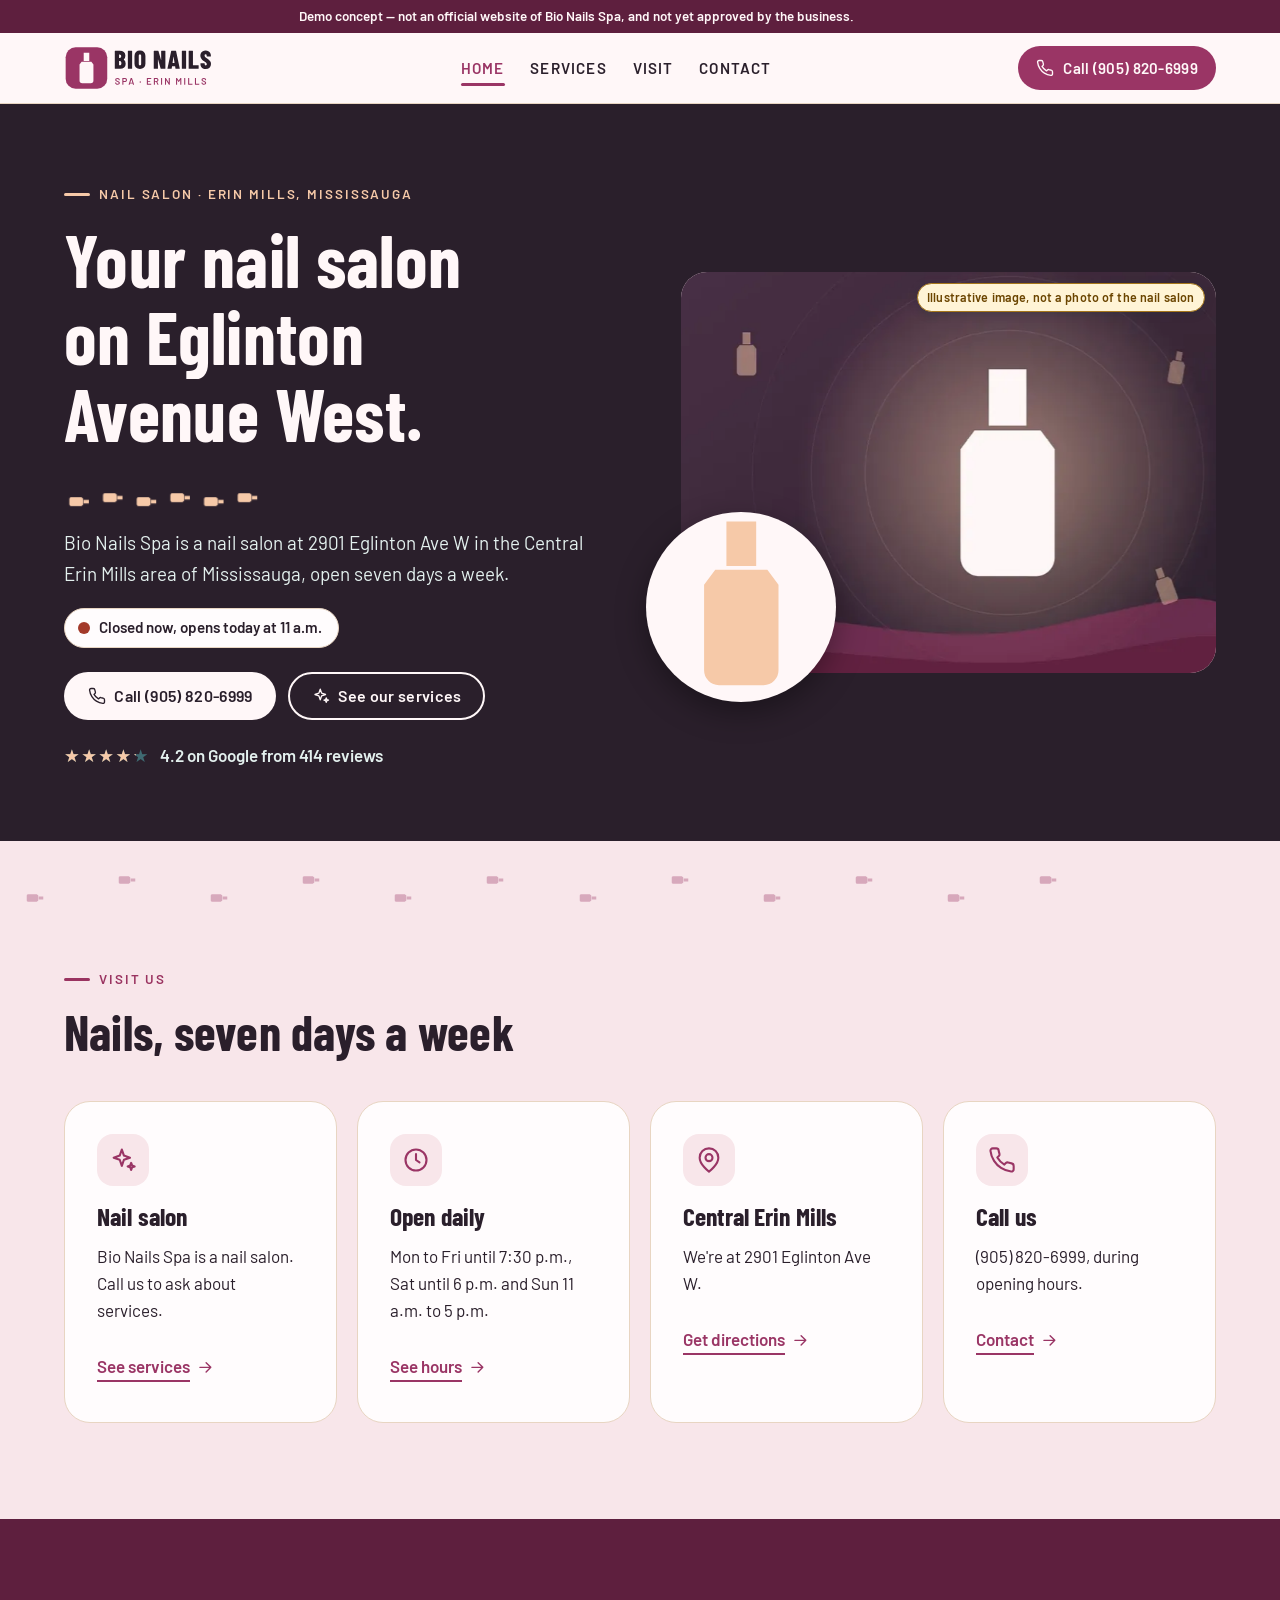
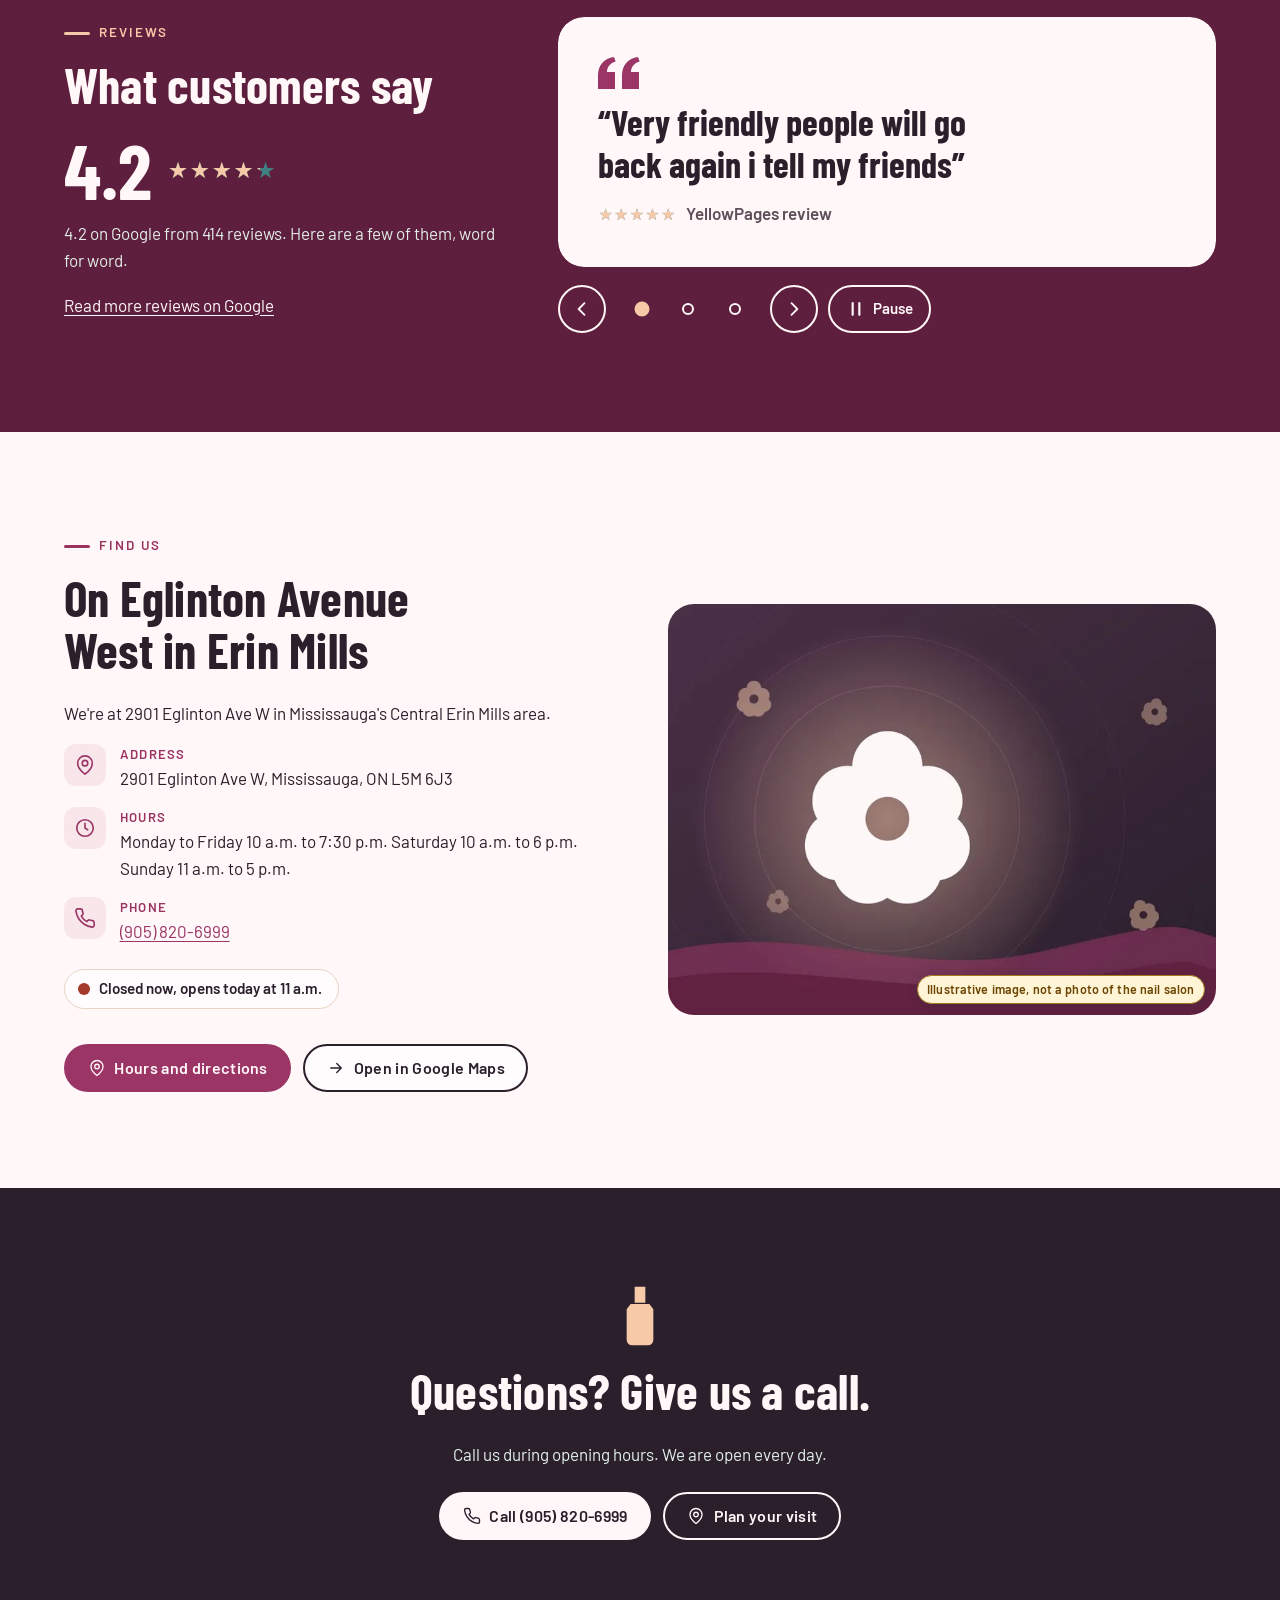
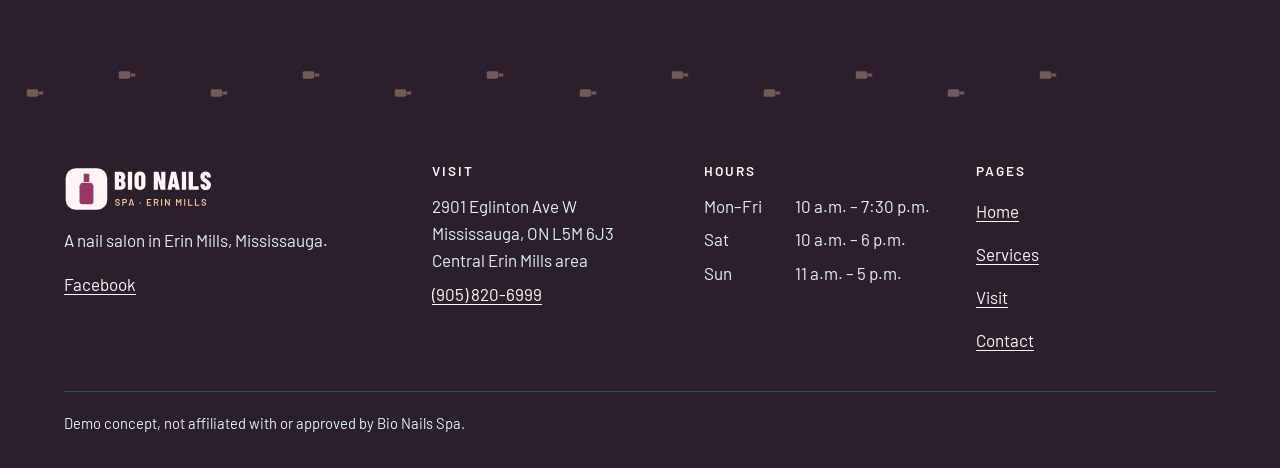
==== index.html @ fdd47b83 "Publish the static site and GitHub Pages workflow. Place the built site at the repository root and d" ====
<!DOCTYPE html>
<html lang="en-CA">
<head>
  <meta charset="utf-8">
  <meta name="viewport" content="width=device-width, initial-scale=1, viewport-fit=cover">
  <script>document.documentElement.classList.add("js")</script>
  <title>Bio Nails Spa | Nail Salon in Erin Mills, Mississauga (demo concept)</title>
  <meta name="description" content="Demo concept website for Bio Nails Spa, a nail salon in Mississauga — not the official site. A nail salon on Eglinton Ave W.">
  <meta property="og:type" content="website">
  <meta property="og:site_name" content="Bio Nails Spa (demo concept)">
  <meta property="og:locale" content="en_CA">
  <meta property="og:title" content="Bio Nails Spa | Nail Salon in Erin Mills, Mississauga (demo concept)">
  <meta property="og:description" content="Demo concept website for Bio Nails Spa, a nail salon in Mississauga — not the official site. A nail salon on Eglinton Ave W.">
  <meta property="og:url" content="https://mikelagumbay22.github.io/bio-nails-spa-demo/">
  <meta property="og:image" content="https://mikelagumbay22.github.io/bio-nails-spa-demo/img/og-image.jpg">
  <meta property="og:image:type" content="image/jpeg">
  <meta property="og:image:width" content="1200">
  <meta property="og:image:height" content="630">
  <meta property="og:image:alt" content="Demo concept, not the official site. Illustration of a nail polish bottle on a rose background (illustrative image, not a photo of the nail salon)">
  <meta name="twitter:card" content="summary_large_image">
  <meta name="twitter:title" content="Bio Nails Spa | Nail Salon in Erin Mills, Mississauga (demo concept)">
  <meta name="twitter:description" content="Demo concept website for Bio Nails Spa, a nail salon in Mississauga — not the official site. A nail salon on Eglinton Ave W.">
  <meta name="twitter:image" content="https://mikelagumbay22.github.io/bio-nails-spa-demo/img/og-image.jpg">
  <meta name="twitter:image:alt" content="Demo concept, not the official site. Illustration of a nail polish bottle on a rose background (illustrative image, not a photo of the nail salon)">
  <meta name="robots" content="noindex, nofollow">
  <meta name="theme-color" content="#2A1F2B">
  <link rel="preload" href="fonts/barlowcondensed-700-latin.woff2" as="font" type="font/woff2" crossorigin>
  <link rel="preload" href="fonts/barlow-400-latin.woff2" as="font" type="font/woff2" crossorigin>
  <link rel="preload" href="fonts/barlow-600-latin.woff2" as="font" type="font/woff2" crossorigin>
  <link rel="stylesheet" href="css/site.css?v=d518612e">
  <link rel="icon" href="img/favicon.ico" sizes="any">
  <link rel="icon" type="image/png" sizes="512x512" href="img/favicon-512.png">
  <link rel="apple-touch-icon" href="img/apple-touch-icon.png">
  <script type="application/ld+json">{"@context": "https://schema.org", "@type": "NailSalon", "name": "Bio Nails Spa", "telephone": "+1-905-820-6999", "address": {"@type": "PostalAddress", "streetAddress": "2901 Eglinton Ave W", "addressLocality": "Mississauga", "addressRegion": "ON", "postalCode": "L5M 6J3", "addressCountry": "CA"}, "openingHoursSpecification": [{"@type": "OpeningHoursSpecification", "dayOfWeek": ["Monday", "Tuesday", "Wednesday", "Thursday", "Friday"], "opens": "10:00", "closes": "19:30"}, {"@type": "OpeningHoursSpecification", "dayOfWeek": ["Saturday"], "opens": "10:00", "closes": "18:00"}, {"@type": "OpeningHoursSpecification", "dayOfWeek": ["Sunday"], "opens": "11:00", "closes": "17:00"}], "image": "https://mikelagumbay22.github.io/bio-nails-spa-demo/img/logo.png"}</script>
</head>
<body class="page-home" data-hours='[{"day": "Monday", "display": "10 a.m. – 7:30 p.m.", "closed": false, "opens": "10:00", "closes": "19:30"}, {"day": "Tuesday", "display": "10 a.m. – 7:30 p.m.", "closed": false, "opens": "10:00", "closes": "19:30"}, {"day": "Wednesday", "display": "10 a.m. – 7:30 p.m.", "closed": false, "opens": "10:00", "closes": "19:30"}, {"day": "Thursday", "display": "10 a.m. – 7:30 p.m.", "closed": false, "opens": "10:00", "closes": "19:30"}, {"day": "Friday", "display": "10 a.m. – 7:30 p.m.", "closed": false, "opens": "10:00", "closes": "19:30"}, {"day": "Saturday", "display": "10 a.m. – 6 p.m.", "closed": false, "opens": "10:00", "closes": "18:00"}, {"day": "Sunday", "display": "11 a.m. – 5 p.m.", "closed": false, "opens": "11:00", "closes": "17:00"}]'>
<aside class="demo-banner" aria-label="Demo notice">
  <p class="container">Demo concept — not an official website of Bio Nails Spa, and not yet approved by the business.</p>
</aside>
<a class="skip-link" href="#main">Skip to content</a>
<header class="site-header">
  <div class="container header-inner">
    <a class="brand" href="index.html" aria-current="page">
      <img src="img/logo.svg" alt="Bio Nails Spa, home" width="180" height="60">
    </a>
    <nav class="site-nav desktop-nav" aria-label="Main">
      <ul>
        <li><a href="index.html" aria-current="page">Home</a></li>
        <li><a href="services.html">Services</a></li>
        <li><a href="visit.html">Visit</a></li>
        <li><a href="contact.html">Contact</a></li>
      </ul>
    </nav>
    <div class="header-actions">
      <a class="btn btn--primary btn--sm header-cta" href="tel:+19058206999"><svg viewBox="0 0 24 24" fill="none" stroke="currentColor" stroke-width="1.8" stroke-linecap="round" stroke-linejoin="round" aria-hidden="true" focusable="false"><path d="M22 16.9v3a2 2 0 0 1-2.2 2 19.8 19.8 0 0 1-8.6-3.1 19.5 19.5 0 0 1-6-6A19.8 19.8 0 0 1 2.1 4.2 2 2 0 0 1 4.1 2h3a2 2 0 0 1 2 1.7c.1 1 .4 1.9.7 2.8a2 2 0 0 1-.5 2.1L8 9.9a16 16 0 0 0 6 6l1.3-1.3a2 2 0 0 1 2.1-.4c.9.3 1.8.6 2.8.7a2 2 0 0 1 1.7 2z"/></svg>Call (905) 820-6999</a>
      <button type="button" class="menu-toggle" id="menu-toggle" aria-controls="mobile-nav" aria-expanded="false">
        <span class="burger" aria-hidden="true"><span></span><span></span><span></span></span>
        <span class="menu-toggle__label">Menu</span>
      </button>
    </div>
  </div>
  <div class="mobile-nav" id="mobile-nav" hidden>
    <nav aria-label="Mobile">
      <ul>
        <li style="--i:0"><a href="index.html" aria-current="page">Home</a></li>
        <li style="--i:1"><a href="services.html">Services</a></li>
        <li style="--i:2"><a href="visit.html">Visit</a></li>
        <li style="--i:3"><a href="contact.html">Contact</a></li>
        <li style="--i:4"><a class="mobile-nav__cta" href="tel:+19058206999"><svg viewBox="0 0 24 24" fill="none" stroke="currentColor" stroke-width="1.8" stroke-linecap="round" stroke-linejoin="round" aria-hidden="true" focusable="false"><path d="M22 16.9v3a2 2 0 0 1-2.2 2 19.8 19.8 0 0 1-8.6-3.1 19.5 19.5 0 0 1-6-6A19.8 19.8 0 0 1 2.1 4.2 2 2 0 0 1 4.1 2h3a2 2 0 0 1 2 1.7c.1 1 .4 1.9.7 2.8a2 2 0 0 1-.5 2.1L8 9.9a16 16 0 0 0 6 6l1.3-1.3a2 2 0 0 1 2.1-.4c.9.3 1.8.6 2.8.7a2 2 0 0 1 1.7 2z"/></svg>Call (905) 820-6999</a></li>
      </ul>
    </nav>
  </div>
</header>
<main id="main">

<section class="hero on-dark" aria-labelledby="hero-title">
  <div class="container hero__grid">
    <div class="hero__copy">
      <p class="eyebrow">Nail salon · Erin Mills, Mississauga</p>
      <h1 id="hero-title" class="split-h"><span class="sw"><span style="--i:0">Your</span></span> <span class="sw"><span style="--i:1">nail</span></span> <span class="sw"><span style="--i:2">salon</span></span> <span class="sw"><span style="--i:3">on</span></span> <span class="sw"><span style="--i:4">Eglinton</span></span> <span class="sw"><span style="--i:5">Avenue</span></span> <span class="sw"><span style="--i:6">West.</span></span> </h1>
      <svg class="headline-paws" viewBox="0 0 210 26" aria-hidden="true" focusable="false"><g transform="translate(4 4) rotate(90 11 11) scale(.9)"><g class="hp" style="--i:0" fill="currentColor"><path d="M10 1h4v6h-4zM8.5 7.5h7l1.5 2V21a2 2 0 0 1-2 2H9a2 2 0 0 1-2-2V9.5z"/></g></g><g transform="translate(38 0) rotate(90 11 11) scale(.9)"><g class="hp" style="--i:1" fill="currentColor"><path d="M10 1h4v6h-4zM8.5 7.5h7l1.5 2V21a2 2 0 0 1-2 2H9a2 2 0 0 1-2-2V9.5z"/></g></g><g transform="translate(72 4) rotate(90 11 11) scale(.9)"><g class="hp" style="--i:2" fill="currentColor"><path d="M10 1h4v6h-4zM8.5 7.5h7l1.5 2V21a2 2 0 0 1-2 2H9a2 2 0 0 1-2-2V9.5z"/></g></g><g transform="translate(106 0) rotate(90 11 11) scale(.9)"><g class="hp" style="--i:3" fill="currentColor"><path d="M10 1h4v6h-4zM8.5 7.5h7l1.5 2V21a2 2 0 0 1-2 2H9a2 2 0 0 1-2-2V9.5z"/></g></g><g transform="translate(140 4) rotate(90 11 11) scale(.9)"><g class="hp" style="--i:4" fill="currentColor"><path d="M10 1h4v6h-4zM8.5 7.5h7l1.5 2V21a2 2 0 0 1-2 2H9a2 2 0 0 1-2-2V9.5z"/></g></g><g transform="translate(174 0) rotate(90 11 11) scale(.9)"><g class="hp" style="--i:5" fill="currentColor"><path d="M10 1h4v6h-4zM8.5 7.5h7l1.5 2V21a2 2 0 0 1-2 2H9a2 2 0 0 1-2-2V9.5z"/></g></g>
</svg>
      <p class="lead">Bio Nails Spa is a nail salon at 2901 Eglinton Ave W in the Central Erin Mills area of Mississauga, open seven days a week.</p>
      <p class="status hero__status" data-status data-state="neutral"><span class="status__dot" aria-hidden="true"></span><span class="status__text">Open every day: Mon–Sat from 10 a.m., Sun from 11 a.m.</span></p>
      <div class="btn-row">
        <a class="btn btn--light" href="tel:+19058206999"><svg viewBox="0 0 24 24" fill="none" stroke="currentColor" stroke-width="1.8" stroke-linecap="round" stroke-linejoin="round" aria-hidden="true" focusable="false"><path d="M22 16.9v3a2 2 0 0 1-2.2 2 19.8 19.8 0 0 1-8.6-3.1 19.5 19.5 0 0 1-6-6A19.8 19.8 0 0 1 2.1 4.2 2 2 0 0 1 4.1 2h3a2 2 0 0 1 2 1.7c.1 1 .4 1.9.7 2.8a2 2 0 0 1-.5 2.1L8 9.9a16 16 0 0 0 6 6l1.3-1.3a2 2 0 0 1 2.1-.4c.9.3 1.8.6 2.8.7a2 2 0 0 1 1.7 2z"/></svg>Call (905) 820-6999</a>
        <a class="btn btn--outline-light" href="services.html"><svg viewBox="0 0 24 24" fill="none" stroke="currentColor" stroke-width="1.8" stroke-linecap="round" stroke-linejoin="round" aria-hidden="true" focusable="false"><path d="M11 3l1.8 5.2L18 10l-5.2 1.8L11 17l-1.8-5.2L4 10l5.2-1.8z"/><path d="M19 14.5l.8 2.2 2.2.8-2.2.8L19 20.5l-.8-2.2-2.2-.8 2.2-.8z"/></svg>See our services</a>
      </div>
      <p class="rating-line"><span class="stars" role="img" aria-label="4.2 out of 5 stars" style="--fill: 84.0%"><span class="stars__base" aria-hidden="true">★★★★★</span><span class="stars__fill" aria-hidden="true">★★★★★</span></span><span>4.2 on Google from 414 reviews</span></p>
    </div>
    <div class="hero__art">
      <div class="media media--hero" data-parallax><span class="ph-badge image-badge">Illustrative image, not a photo of the nail salon</span>
  <img src="img/hero-800.webp" srcset="img/hero-480.webp 480w, img/hero-800.webp 800w, img/hero-1200.webp 1200w" sizes="(min-width: 900px) 560px, 92vw" width="1200" height="900" alt="Illustration of a nail polish bottle on a rose background" fetchpriority="high" decoding="async">
</div>
      <div class="pup-badge"><div class="pup motif" aria-hidden="true"><svg class="motif__icon" viewBox="0 0 24 24" fill="currentColor" focusable="false"><path d="M10 1h4v6h-4zM8.5 7.5h7l1.5 2V21a2 2 0 0 1-2 2H9a2 2 0 0 1-2-2V9.5z"/></svg><span class="pup__bubble" style="left:10%;top:20%;width:12%;--i:0"></span><span class="pup__bubble" style="left:78%;top:14%;width:9%;--i:1"></span><span class="pup__bubble" style="left:84%;top:60%;width:11%;--i:2"></span></div></div>
    </div>
  </div>
</section>
<div class="trail trail--alt" aria-hidden="true" data-trail>
  <div class="trail__prints">
    <svg class="trail__print" style="left:2.0%;--i:0" viewBox="0 0 24 24" fill="currentColor" focusable="false"><path d="M10 1h4v6h-4zM8.5 7.5h7l1.5 2V21a2 2 0 0 1-2 2H9a2 2 0 0 1-2-2V9.5z"/></svg>
    <svg class="trail__print is-up" style="left:9.2%;--i:1" viewBox="0 0 24 24" fill="currentColor" focusable="false"><path d="M10 1h4v6h-4zM8.5 7.5h7l1.5 2V21a2 2 0 0 1-2 2H9a2 2 0 0 1-2-2V9.5z"/></svg>
    <svg class="trail__print" style="left:16.4%;--i:2" viewBox="0 0 24 24" fill="currentColor" focusable="false"><path d="M10 1h4v6h-4zM8.5 7.5h7l1.5 2V21a2 2 0 0 1-2 2H9a2 2 0 0 1-2-2V9.5z"/></svg>
    <svg class="trail__print is-up" style="left:23.6%;--i:3" viewBox="0 0 24 24" fill="currentColor" focusable="false"><path d="M10 1h4v6h-4zM8.5 7.5h7l1.5 2V21a2 2 0 0 1-2 2H9a2 2 0 0 1-2-2V9.5z"/></svg>
    <svg class="trail__print" style="left:30.8%;--i:4" viewBox="0 0 24 24" fill="currentColor" focusable="false"><path d="M10 1h4v6h-4zM8.5 7.5h7l1.5 2V21a2 2 0 0 1-2 2H9a2 2 0 0 1-2-2V9.5z"/></svg>
    <svg class="trail__print is-up" style="left:38.0%;--i:5" viewBox="0 0 24 24" fill="currentColor" focusable="false"><path d="M10 1h4v6h-4zM8.5 7.5h7l1.5 2V21a2 2 0 0 1-2 2H9a2 2 0 0 1-2-2V9.5z"/></svg>
    <svg class="trail__print" style="left:45.2%;--i:6" viewBox="0 0 24 24" fill="currentColor" focusable="false"><path d="M10 1h4v6h-4zM8.5 7.5h7l1.5 2V21a2 2 0 0 1-2 2H9a2 2 0 0 1-2-2V9.5z"/></svg>
    <svg class="trail__print is-up" style="left:52.4%;--i:7" viewBox="0 0 24 24" fill="currentColor" focusable="false"><path d="M10 1h4v6h-4zM8.5 7.5h7l1.5 2V21a2 2 0 0 1-2 2H9a2 2 0 0 1-2-2V9.5z"/></svg>
    <svg class="trail__print" style="left:59.6%;--i:8" viewBox="0 0 24 24" fill="currentColor" focusable="false"><path d="M10 1h4v6h-4zM8.5 7.5h7l1.5 2V21a2 2 0 0 1-2 2H9a2 2 0 0 1-2-2V9.5z"/></svg>
    <svg class="trail__print is-up" style="left:66.8%;--i:9" viewBox="0 0 24 24" fill="currentColor" focusable="false"><path d="M10 1h4v6h-4zM8.5 7.5h7l1.5 2V21a2 2 0 0 1-2 2H9a2 2 0 0 1-2-2V9.5z"/></svg>
    <svg class="trail__print" style="left:74.0%;--i:10" viewBox="0 0 24 24" fill="currentColor" focusable="false"><path d="M10 1h4v6h-4zM8.5 7.5h7l1.5 2V21a2 2 0 0 1-2 2H9a2 2 0 0 1-2-2V9.5z"/></svg>
    <svg class="trail__print is-up" style="left:81.2%;--i:11" viewBox="0 0 24 24" fill="currentColor" focusable="false"><path d="M10 1h4v6h-4zM8.5 7.5h7l1.5 2V21a2 2 0 0 1-2 2H9a2 2 0 0 1-2-2V9.5z"/></svg>
  </div>
  <div class="container" style="position:relative;height:100%;container-type:inline-size">
  </div>
</div>

<section class="section section--alt" aria-labelledby="cards-title" style="padding-top:clamp(1.5rem,4vw,2.5rem)">
  <div class="container">
    <div class="section-head reveal">
      <p class="eyebrow">Visit us</p>
      <h2 id="cards-title">Nails, seven days a week</h2>
    </div>
    <ul class="card-grid card-grid--4">
      <li class="card tilt reveal" style="--d: 0.0s" data-tilt>
        <span class="icon-chip"><svg viewBox="0 0 24 24" fill="none" stroke="currentColor" stroke-width="1.8" stroke-linecap="round" stroke-linejoin="round" aria-hidden="true" focusable="false"><path d="M11 3l1.8 5.2L18 10l-5.2 1.8L11 17l-1.8-5.2L4 10l5.2-1.8z"/><path d="M19 14.5l.8 2.2 2.2.8-2.2.8L19 20.5l-.8-2.2-2.2-.8 2.2-.8z"/></svg></span>
        <h3>Nail salon</h3>
        <p>Bio Nails Spa is a nail salon. Call us to ask about services.</p>
        <a class="text-link" href="services.html"><span>See services</span><svg viewBox="0 0 24 24" fill="none" stroke="currentColor" stroke-width="1.8" stroke-linecap="round" stroke-linejoin="round" aria-hidden="true" focusable="false"><path d="M5 12h14M13 6l6 6-6 6"/></svg></a>
      </li>
      <li class="card tilt reveal" style="--d: 0.1s" data-tilt>
        <span class="icon-chip"><svg viewBox="0 0 24 24" fill="none" stroke="currentColor" stroke-width="1.8" stroke-linecap="round" stroke-linejoin="round" aria-hidden="true" focusable="false"><circle cx="12" cy="12" r="9"/><path d="M12 7v5l3 2"/></svg></span>
        <h3>Open daily</h3>
        <p>Mon to Fri until 7:30 p.m., Sat until 6 p.m. and Sun 11 a.m. to 5 p.m.</p>
        <a class="text-link" href="visit.html"><span>See hours</span><svg viewBox="0 0 24 24" fill="none" stroke="currentColor" stroke-width="1.8" stroke-linecap="round" stroke-linejoin="round" aria-hidden="true" focusable="false"><path d="M5 12h14M13 6l6 6-6 6"/></svg></a>
      </li>
      <li class="card tilt reveal" style="--d: 0.2s" data-tilt>
        <span class="icon-chip"><svg viewBox="0 0 24 24" fill="none" stroke="currentColor" stroke-width="1.8" stroke-linecap="round" stroke-linejoin="round" aria-hidden="true" focusable="false"><path d="M20 10c0 6-8 12-8 12S4 16 4 10a8 8 0 0 1 16 0z"/><circle cx="12" cy="10" r="3"/></svg></span>
        <h3>Central Erin Mills</h3>
        <p>We&#39;re at 2901 Eglinton Ave W.</p>
        <a class="text-link" href="visit.html"><span>Get directions</span><svg viewBox="0 0 24 24" fill="none" stroke="currentColor" stroke-width="1.8" stroke-linecap="round" stroke-linejoin="round" aria-hidden="true" focusable="false"><path d="M5 12h14M13 6l6 6-6 6"/></svg></a>
      </li>
      <li class="card tilt reveal" style="--d: 0.30000000000000004s" data-tilt>
        <span class="icon-chip"><svg viewBox="0 0 24 24" fill="none" stroke="currentColor" stroke-width="1.8" stroke-linecap="round" stroke-linejoin="round" aria-hidden="true" focusable="false"><path d="M22 16.9v3a2 2 0 0 1-2.2 2 19.8 19.8 0 0 1-8.6-3.1 19.5 19.5 0 0 1-6-6A19.8 19.8 0 0 1 2.1 4.2 2 2 0 0 1 4.1 2h3a2 2 0 0 1 2 1.7c.1 1 .4 1.9.7 2.8a2 2 0 0 1-.5 2.1L8 9.9a16 16 0 0 0 6 6l1.3-1.3a2 2 0 0 1 2.1-.4c.9.3 1.8.6 2.8.7a2 2 0 0 1 1.7 2z"/></svg></span>
        <h3>Call us</h3>
        <p>(905) 820-6999, during opening hours.</p>
        <a class="text-link" href="contact.html"><span>Contact</span><svg viewBox="0 0 24 24" fill="none" stroke="currentColor" stroke-width="1.8" stroke-linecap="round" stroke-linejoin="round" aria-hidden="true" focusable="false"><path d="M5 12h14M13 6l6 6-6 6"/></svg></a>
      </li>
    </ul>
  </div>
</section>
<section class="section reviews on-dark" id="reviews" aria-labelledby="reviews-title">
  <div class="container reviews__grid">
    <div class="reveal reveal-l">
      <p class="eyebrow">Reviews</p>
      <h2 id="reviews-title">What customers say</h2>
      <div class="score"><span class="score__num">4.2</span><span class="stars" role="img" aria-label="4.2 out of 5 stars on Google" style="--fill: 84.0%"><span class="stars__base" aria-hidden="true">★★★★★</span><span class="stars__fill" aria-hidden="true">★★★★★</span></span></div>
      <p class="muted-light">4.2 on Google from 414 reviews. Here are a few of them, word for word.</p>
      <p><a href="https://www.google.com/maps/search/?api=1&amp;query=Bio%20Nails%20Spa%2C%202901%20Eglinton%20Ave%20W%2C%20Mississauga%2C%20ON%20L5M%206J3" target="_blank" rel="noopener">Read more reviews on Google<span class="visually-hidden"> (opens in a new tab)</span></a></p>
    </div>
    <div class="carousel reveal reveal-r" data-carousel role="region" aria-roledescription="carousel" aria-label="Customer reviews">
      <div class="carousel__viewport" id="review-slides" aria-live="off">
        <div class="slide is-active" role="group" aria-roledescription="slide" aria-label="1 of 3" data-slide><figure>
          <svg class="quote-mark" viewBox="0 0 42 32" aria-hidden="true" focusable="false"><path fill="currentColor" d="M0 32V19C0 8 6 1.5 16 0l1.6 4.4C11.5 6.2 9 10.3 9 15h8v17zm24 0V19C24 8 30 1.5 40 0l1.6 4.4C35.5 6.2 33 10.3 33 15h8v17z"/></svg>
          <blockquote><p>“Very friendly people will go back again i tell my friends”</p></blockquote>
          <figcaption><span class="stars" role="img" aria-label="5 out of 5 stars" style="--fill: 100.0%"><span class="stars__base" aria-hidden="true">★★★★★</span><span class="stars__fill" aria-hidden="true">★★★★★</span></span><span>YellowPages review</span></figcaption>
        </figure></div>
        <div class="slide" role="group" aria-roledescription="slide" aria-label="2 of 3" data-slide><figure>
          <svg class="quote-mark" viewBox="0 0 42 32" aria-hidden="true" focusable="false"><path fill="currentColor" d="M0 32V19C0 8 6 1.5 16 0l1.6 4.4C11.5 6.2 9 10.3 9 15h8v17zm24 0V19C24 8 30 1.5 40 0l1.6 4.4C35.5 6.2 33 10.3 33 15h8v17z"/></svg>
          <blockquote><p>“Their prices are the cheapest for the best service and nails!”</p></blockquote>
          <figcaption><span class="stars" role="img" aria-label="5 out of 5 stars" style="--fill: 100.0%"><span class="stars__base" aria-hidden="true">★★★★★</span><span class="stars__fill" aria-hidden="true">★★★★★</span></span><span>Google review</span></figcaption>
        </figure></div>
        <div class="slide" role="group" aria-roledescription="slide" aria-label="3 of 3" data-slide><figure>
          <svg class="quote-mark" viewBox="0 0 42 32" aria-hidden="true" focusable="false"><path fill="currentColor" d="M0 32V19C0 8 6 1.5 16 0l1.6 4.4C11.5 6.2 9 10.3 9 15h8v17zm24 0V19C24 8 30 1.5 40 0l1.6 4.4C35.5 6.2 33 10.3 33 15h8v17z"/></svg>
          <blockquote><p>“Place is nice too, very clean, friendly staff and affordable prices!!”</p></blockquote>
          <figcaption><span class="stars" role="img" aria-label="5 out of 5 stars" style="--fill: 100.0%"><span class="stars__base" aria-hidden="true">★★★★★</span><span class="stars__fill" aria-hidden="true">★★★★★</span></span><span>Google review</span></figcaption>
        </figure></div>
      </div>
      <div class="carousel__controls">
        <button type="button" class="cbtn" data-prev aria-controls="review-slides"><svg viewBox="0 0 24 24" fill="none" stroke="currentColor" stroke-width="2.2" stroke-linecap="round" stroke-linejoin="round" aria-hidden="true" focusable="false"><path d="M15 5l-7 7 7 7"/></svg><span class="visually-hidden">Previous review</span></button>
        <div class="dots">
          <button type="button" class="dot" data-dot="0" aria-controls="review-slides" aria-current="true"><span></span><span class="visually-hidden">Show review 1</span></button>
          <button type="button" class="dot" data-dot="1" aria-controls="review-slides"><span></span><span class="visually-hidden">Show review 2</span></button>
          <button type="button" class="dot" data-dot="2" aria-controls="review-slides"><span></span><span class="visually-hidden">Show review 3</span></button>
        </div>
        <button type="button" class="cbtn" data-next aria-controls="review-slides"><svg viewBox="0 0 24 24" fill="none" stroke="currentColor" stroke-width="2.2" stroke-linecap="round" stroke-linejoin="round" aria-hidden="true" focusable="false"><path d="M9 5l7 7-7 7"/></svg><span class="visually-hidden">Next review</span></button>
        <button type="button" class="cbtn cbtn--pause" data-pause aria-controls="review-slides"><svg viewBox="0 0 24 24" fill="none" stroke="currentColor" stroke-width="2.6" stroke-linecap="round" stroke-linejoin="round" aria-hidden="true" focusable="false"><path d="M8 5v14M16 5v14"/></svg><span data-pause-label>Pause</span></button>
      </div>
    </div>
  </div>
</section>

<section class="section" aria-labelledby="visit-title">
  <div class="container split">
    <div class="reveal reveal-l">
      <p class="eyebrow">Find us</p>
      <h2 id="visit-title">On Eglinton Avenue West in Erin Mills</h2>
      <p>We&#39;re at 2901 Eglinton Ave W in Mississauga&#39;s Central Erin Mills area.</p>
      <ul class="info-list">
        <li><span class="ico"><svg viewBox="0 0 24 24" fill="none" stroke="currentColor" stroke-width="1.8" stroke-linecap="round" stroke-linejoin="round" aria-hidden="true" focusable="false"><path d="M20 10c0 6-8 12-8 12S4 16 4 10a8 8 0 0 1 16 0z"/><circle cx="12" cy="10" r="3"/></svg></span><div><span class="label">Address</span>2901 Eglinton Ave W, Mississauga, ON L5M 6J3</div></li>
        <li><span class="ico"><svg viewBox="0 0 24 24" fill="none" stroke="currentColor" stroke-width="1.8" stroke-linecap="round" stroke-linejoin="round" aria-hidden="true" focusable="false"><circle cx="12" cy="12" r="9"/><path d="M12 7v5l3 2"/></svg></span><div><span class="label">Hours</span>Monday to Friday 10 a.m. to 7:30 p.m. Saturday 10 a.m. to 6 p.m. Sunday 11 a.m. to 5 p.m.</div></li>
        <li><span class="ico"><svg viewBox="0 0 24 24" fill="none" stroke="currentColor" stroke-width="1.8" stroke-linecap="round" stroke-linejoin="round" aria-hidden="true" focusable="false"><path d="M22 16.9v3a2 2 0 0 1-2.2 2 19.8 19.8 0 0 1-8.6-3.1 19.5 19.5 0 0 1-6-6A19.8 19.8 0 0 1 2.1 4.2 2 2 0 0 1 4.1 2h3a2 2 0 0 1 2 1.7c.1 1 .4 1.9.7 2.8a2 2 0 0 1-.5 2.1L8 9.9a16 16 0 0 0 6 6l1.3-1.3a2 2 0 0 1 2.1-.4c.9.3 1.8.6 2.8.7a2 2 0 0 1 1.7 2z"/></svg></span><div><span class="label">Phone</span><a href="tel:+19058206999">(905) 820-6999</a></div></li>
      </ul>
      <p class="status " data-status data-state="neutral"><span class="status__dot" aria-hidden="true"></span><span class="status__text">Open every day: Mon–Sat from 10 a.m., Sun from 11 a.m.</span></p>
      <div class="btn-row" style="margin-top:1.25rem">
        <a class="btn btn--primary" href="visit.html"><svg viewBox="0 0 24 24" fill="none" stroke="currentColor" stroke-width="1.8" stroke-linecap="round" stroke-linejoin="round" aria-hidden="true" focusable="false"><path d="M20 10c0 6-8 12-8 12S4 16 4 10a8 8 0 0 1 16 0z"/><circle cx="12" cy="10" r="3"/></svg>Hours and directions</a>
        <a class="btn btn--ghost" href="https://www.google.com/maps/dir/?api=1&amp;destination=Bio%20Nails%20Spa%2C%202901%20Eglinton%20Ave%20W%2C%20Mississauga%2C%20ON%20L5M%206J3" target="_blank" rel="noopener"><svg viewBox="0 0 24 24" fill="none" stroke="currentColor" stroke-width="1.8" stroke-linecap="round" stroke-linejoin="round" aria-hidden="true" focusable="false"><path d="M5 12h14M13 6l6 6-6 6"/></svg>Open in Google Maps<span class="visually-hidden"> (opens in a new tab)</span></a>
      </div>
    </div>
    <div class="reveal reveal-r"><div class="media "><span class="ph-badge image-badge">Illustrative image, not a photo of the nail salon</span>
  <img src="img/flower-800.webp" srcset="img/flower-480.webp 480w, img/flower-800.webp 800w, img/flower-1200.webp 1200w" sizes="(min-width: 900px) 540px, 92vw" width="1200" height="900" alt="Illustration of a flower shape on a rose background" loading="lazy" decoding="async">
</div></div>
  </div>
</section>

<section class="section cta-band on-dark" aria-labelledby="home-cta-title">
  <div class="container reveal">
    <div class="mini-paw" aria-hidden="true">
  <svg class="mini-paw__icon" viewBox="0 0 24 24" fill="currentColor" focusable="false"><path d="M10 1h4v6h-4zM8.5 7.5h7l1.5 2V21a2 2 0 0 1-2 2H9a2 2 0 0 1-2-2V9.5z"/></svg>
  <span class="pup__bubble" style="left:4%;top:30%;width:18%;--i:0"></span>
  <span class="pup__bubble" style="left:72%;top:10%;width:14%;--i:1"></span>
  <span class="pup__bubble" style="left:80%;top:46%;width:11%;--i:2"></span>
</div>
    <h2 id="home-cta-title">Questions? Give us a call.</h2>
    <p>Call us during opening hours. We are open every day.</p>
    <div class="btn-row">
      <a class="btn btn--light" href="tel:+19058206999"><svg viewBox="0 0 24 24" fill="none" stroke="currentColor" stroke-width="1.8" stroke-linecap="round" stroke-linejoin="round" aria-hidden="true" focusable="false"><path d="M22 16.9v3a2 2 0 0 1-2.2 2 19.8 19.8 0 0 1-8.6-3.1 19.5 19.5 0 0 1-6-6A19.8 19.8 0 0 1 2.1 4.2 2 2 0 0 1 4.1 2h3a2 2 0 0 1 2 1.7c.1 1 .4 1.9.7 2.8a2 2 0 0 1-.5 2.1L8 9.9a16 16 0 0 0 6 6l1.3-1.3a2 2 0 0 1 2.1-.4c.9.3 1.8.6 2.8.7a2 2 0 0 1 1.7 2z"/></svg>Call (905) 820-6999</a>
      <a class="btn btn--outline-light" href="visit.html"><svg viewBox="0 0 24 24" fill="none" stroke="currentColor" stroke-width="1.8" stroke-linecap="round" stroke-linejoin="round" aria-hidden="true" focusable="false"><path d="M20 10c0 6-8 12-8 12S4 16 4 10a8 8 0 0 1 16 0z"/><circle cx="12" cy="10" r="3"/></svg>Plan your visit</a>
    </div>
  </div>
</section>

</main>
<div class="trail trail--dark" aria-hidden="true" data-trail>
  <div class="trail__prints">
    <svg class="trail__print" style="left:2.0%;--i:0" viewBox="0 0 24 24" fill="currentColor" focusable="false"><path d="M10 1h4v6h-4zM8.5 7.5h7l1.5 2V21a2 2 0 0 1-2 2H9a2 2 0 0 1-2-2V9.5z"/></svg>
    <svg class="trail__print is-up" style="left:9.2%;--i:1" viewBox="0 0 24 24" fill="currentColor" focusable="false"><path d="M10 1h4v6h-4zM8.5 7.5h7l1.5 2V21a2 2 0 0 1-2 2H9a2 2 0 0 1-2-2V9.5z"/></svg>
    <svg class="trail__print" style="left:16.4%;--i:2" viewBox="0 0 24 24" fill="currentColor" focusable="false"><path d="M10 1h4v6h-4zM8.5 7.5h7l1.5 2V21a2 2 0 0 1-2 2H9a2 2 0 0 1-2-2V9.5z"/></svg>
    <svg class="trail__print is-up" style="left:23.6%;--i:3" viewBox="0 0 24 24" fill="currentColor" focusable="false"><path d="M10 1h4v6h-4zM8.5 7.5h7l1.5 2V21a2 2 0 0 1-2 2H9a2 2 0 0 1-2-2V9.5z"/></svg>
    <svg class="trail__print" style="left:30.8%;--i:4" viewBox="0 0 24 24" fill="currentColor" focusable="false"><path d="M10 1h4v6h-4zM8.5 7.5h7l1.5 2V21a2 2 0 0 1-2 2H9a2 2 0 0 1-2-2V9.5z"/></svg>
    <svg class="trail__print is-up" style="left:38.0%;--i:5" viewBox="0 0 24 24" fill="currentColor" focusable="false"><path d="M10 1h4v6h-4zM8.5 7.5h7l1.5 2V21a2 2 0 0 1-2 2H9a2 2 0 0 1-2-2V9.5z"/></svg>
    <svg class="trail__print" style="left:45.2%;--i:6" viewBox="0 0 24 24" fill="currentColor" focusable="false"><path d="M10 1h4v6h-4zM8.5 7.5h7l1.5 2V21a2 2 0 0 1-2 2H9a2 2 0 0 1-2-2V9.5z"/></svg>
    <svg class="trail__print is-up" style="left:52.4%;--i:7" viewBox="0 0 24 24" fill="currentColor" focusable="false"><path d="M10 1h4v6h-4zM8.5 7.5h7l1.5 2V21a2 2 0 0 1-2 2H9a2 2 0 0 1-2-2V9.5z"/></svg>
    <svg class="trail__print" style="left:59.6%;--i:8" viewBox="0 0 24 24" fill="currentColor" focusable="false"><path d="M10 1h4v6h-4zM8.5 7.5h7l1.5 2V21a2 2 0 0 1-2 2H9a2 2 0 0 1-2-2V9.5z"/></svg>
    <svg class="trail__print is-up" style="left:66.8%;--i:9" viewBox="0 0 24 24" fill="currentColor" focusable="false"><path d="M10 1h4v6h-4zM8.5 7.5h7l1.5 2V21a2 2 0 0 1-2 2H9a2 2 0 0 1-2-2V9.5z"/></svg>
    <svg class="trail__print" style="left:74.0%;--i:10" viewBox="0 0 24 24" fill="currentColor" focusable="false"><path d="M10 1h4v6h-4zM8.5 7.5h7l1.5 2V21a2 2 0 0 1-2 2H9a2 2 0 0 1-2-2V9.5z"/></svg>
    <svg class="trail__print is-up" style="left:81.2%;--i:11" viewBox="0 0 24 24" fill="currentColor" focusable="false"><path d="M10 1h4v6h-4zM8.5 7.5h7l1.5 2V21a2 2 0 0 1-2 2H9a2 2 0 0 1-2-2V9.5z"/></svg>
  </div>
  <div class="container" style="position:relative;height:100%;container-type:inline-size">
  </div>
</div>
<footer class="site-footer on-dark">
  <div class="container">
    <div class="footer-grid">
      <div class="footer-brand">
        <a class="brand" href="index.html"><img src="img/logo-reversed.svg" alt="Bio Nails Spa, home" width="180" height="60" loading="lazy" decoding="async"></a>
        <p>A nail salon in Erin Mills, Mississauga.</p><p><a href="http://www.facebook.com/205462480170041" rel="noopener" target="_blank">Facebook<span class="visually-hidden"> (opens in a new tab)</span></a></p>
      </div>
      <div>
        <h2>Visit</h2>
        <ul>
          <li>2901 Eglinton Ave W<br>Mississauga, ON L5M 6J3<br>Central Erin Mills area</li>
          <li><a href="tel:+19058206999">(905) 820-6999</a></li>
        </ul>
      </div>
      <div>
        <h2>Hours</h2>
        <ul>
          <li><span class="footer-day">Mon–Fri</span> 10 a.m. – 7:30 p.m.</li>
          <li><span class="footer-day">Sat</span> 10 a.m. – 6 p.m.</li>
          <li><span class="footer-day">Sun</span> 11 a.m. – 5 p.m.</li>
        </ul>
      </div>
      <div>
        <h2>Pages</h2>
        <ul class="footer-nav">
          <li><a href="index.html" aria-current="page">Home</a></li>
          <li><a href="services.html">Services</a></li>
          <li><a href="visit.html">Visit</a></li>
          <li><a href="contact.html">Contact</a></li>
        </ul>
      </div>
    </div>
    <div class="footer-bottom">
      <p class="footer-legal">Demo concept, not affiliated with or approved by Bio Nails Spa.</p>
    </div>
  </div>
</footer>
<nav class="mobile-callbar" aria-label="Quick actions">
  <a class="btn btn--primary" href="tel:+19058206999" aria-label="Call (905) 820-6999"><svg viewBox="0 0 24 24" fill="none" stroke="currentColor" stroke-width="1.8" stroke-linecap="round" stroke-linejoin="round" aria-hidden="true" focusable="false"><path d="M22 16.9v3a2 2 0 0 1-2.2 2 19.8 19.8 0 0 1-8.6-3.1 19.5 19.5 0 0 1-6-6A19.8 19.8 0 0 1 2.1 4.2 2 2 0 0 1 4.1 2h3a2 2 0 0 1 2 1.7c.1 1 .4 1.9.7 2.8a2 2 0 0 1-.5 2.1L8 9.9a16 16 0 0 0 6 6l1.3-1.3a2 2 0 0 1 2.1-.4c.9.3 1.8.6 2.8.7a2 2 0 0 1 1.7 2z"/></svg>Call</a>
  <a class="btn btn--ghost" href="https://www.google.com/maps/dir/?api=1&amp;destination=Bio%20Nails%20Spa%2C%202901%20Eglinton%20Ave%20W%2C%20Mississauga%2C%20ON%20L5M%206J3" target="_blank" rel="noopener"><svg viewBox="0 0 24 24" fill="none" stroke="currentColor" stroke-width="1.8" stroke-linecap="round" stroke-linejoin="round" aria-hidden="true" focusable="false"><path d="M20 10c0 6-8 12-8 12S4 16 4 10a8 8 0 0 1 16 0z"/><circle cx="12" cy="10" r="3"/></svg>Directions<span class="visually-hidden"> (opens Google Maps in a new tab)</span></a>
  <a class="btn btn--ghost" href="services.html"><svg viewBox="0 0 24 24" fill="none" stroke="currentColor" stroke-width="1.8" stroke-linecap="round" stroke-linejoin="round" aria-hidden="true" focusable="false"><path d="M11 3l1.8 5.2L18 10l-5.2 1.8L11 17l-1.8-5.2L4 10l5.2-1.8z"/><path d="M19 14.5l.8 2.2 2.2.8-2.2.8L19 20.5l-.8-2.2-2.2-.8 2.2-.8z"/></svg>Services</a>
</nav>
<script src="js/site.js?v=d518612e" defer></script>
</body>
</html>
---- css/site.css ----
@font-face { font-family: "Barlow"; font-style: normal; font-weight: 400; font-display: swap; src: url("../fonts/barlow-400-latin.woff2") format("woff2"); }
@font-face { font-family: "Barlow"; font-style: normal; font-weight: 600; font-display: swap; src: url("../fonts/barlow-600-latin.woff2") format("woff2"); }
@font-face { font-family: "Barlow Condensed"; font-style: normal; font-weight: 700; font-display: swap; src: url("../fonts/barlowcondensed-700-latin.woff2") format("woff2"); }

@font-face { font-family: "Barlow Fallback"; font-weight: 100 549; src: local("Arial"), local("ArialMT"), local("Liberation Sans"), local("Arimo"); size-adjust: 96.2%; ascent-override: 104%; descent-override: 20.8%; line-gap-override: 0%; }
@font-face { font-family: "Barlow Fallback"; font-weight: 550 900; src: local("Arial Bold"), local("Arial-BoldMT"), local("Liberation Sans Bold"), local("LiberationSans-Bold"), local("Arimo Bold"); size-adjust: 91.6%; ascent-override: 109.2%; descent-override: 21.8%; line-gap-override: 0%; }
@font-face { font-family: "Barlow Fallback Roboto"; font-weight: 100 549; src: local("Roboto"), local("Roboto-Regular"); size-adjust: 97%; ascent-override: 103.1%; descent-override: 20.6%; line-gap-override: 0%; }
@font-face { font-family: "Barlow Fallback Roboto"; font-weight: 550 900; src: local("Roboto Bold"), local("Roboto-Bold"); size-adjust: 97.5%; ascent-override: 102.6%; descent-override: 20.5%; line-gap-override: 0%; }
@font-face { font-family: "Barlow Condensed Fallback"; font-weight: 100 900; src: local("Arial Bold"), local("Arial-BoldMT"), local("Liberation Sans Bold"), local("LiberationSans-Bold"), local("Arimo Bold"); size-adjust: 69.5%; ascent-override: 143.9%; descent-override: 28.8%; line-gap-override: 0%; }
@font-face { font-family: "Barlow Condensed Fallback Roboto"; font-weight: 100 900; src: local("Roboto Bold"), local("Roboto-Bold"); size-adjust: 75.4%; ascent-override: 132.6%; descent-override: 26.5%; line-gap-override: 0%; }

:root {
  --pk-ink:      #2A1F2B;
  --pk-deep:     #4A3046;
  --pk-teal:     #9A3565;
  --pk-teal-dk:  #5E1F3E;
  --pk-cream:    #FFF7F8;
  --pk-sand:     #F8E6EA;
  --pk-foam:     #FFFCFD;
  --pk-gold:     #F6C9A8;
  --pk-coral:    #E58BA6;
  --pk-coral-text: #9A3360;
  --pk-muted:    #5E4E5A;
  --pk-line:     #E8D5C2;
  --pk-mint:     #BFE3DF;
  --pk-open:     #2F7A55;
  --pk-closed:   #A33A2A;

  --color-bg: var(--pk-cream);
  --color-text: var(--pk-ink);
  --color-heading: var(--pk-ink);
  --color-text-muted: var(--pk-muted);
  --color-surface: var(--pk-foam);
  --color-surface-alt: var(--pk-sand);
  --color-line: var(--pk-line);
  --color-primary: var(--pk-teal);
  --color-primary-dark: var(--pk-teal-dk);
  --color-on-primary: var(--pk-cream);
  --color-link: var(--pk-teal);
  --color-link-hover: var(--pk-ink);
  --color-accent-text: var(--pk-coral-text);
  --color-focus: var(--pk-teal);
  --color-focus-on-dark: var(--pk-gold);
  --color-dark: var(--pk-ink);
  --color-banner-bg: var(--pk-teal-dk);
  --color-banner-ink: var(--pk-cream);

  --font-display: "Barlow Condensed", "Barlow Condensed Fallback", "Barlow Condensed Fallback Roboto", "Arial Narrow", sans-serif;
  --font-body: "Barlow", "Barlow Fallback", "Barlow Fallback Roboto", system-ui, -apple-system, "Segoe UI", Roboto, sans-serif;

  --container: 72rem;
  --radius-sm: 8px;
  --radius-md: 14px;
  --radius-lg: 26px;
  --radius-btn: 999px;
  --ease-out: cubic-bezier(.22, 1, .36, 1);
  --ease-spring: cubic-bezier(.34, 1.56, .64, 1);
}

*, *::before, *::after { box-sizing: border-box; }
html { -webkit-text-size-adjust: 100%; scroll-padding-top: 88px; }

@media (max-width: 899.98px) { html { scroll-padding-bottom: calc(84px + env(safe-area-inset-bottom, 0px)); } }
@media (prefers-reduced-motion: no-preference) { html { scroll-behavior: smooth; } }
body {
  margin: 0; font-family: var(--font-body); font-size: 1.0625rem; line-height: 1.6;
  color: var(--color-text); background: var(--color-bg); -webkit-font-smoothing: antialiased; overflow-x: clip;
}
img, svg { display: block; }
img { max-width: 100%; height: auto; }
a { color: var(--color-link); text-underline-offset: .2em; }
a:hover { color: var(--color-link-hover); }
:focus-visible { outline: 3px solid var(--color-focus); outline-offset: 3px; border-radius: 4px; }
.on-dark :focus-visible, .site-footer :focus-visible, .demo-banner :focus-visible { outline-color: var(--color-focus-on-dark); }
h1, h2, h3 { font-family: var(--font-display); font-weight: 700; line-height: 1.05; margin: 0 0 .5em; color: var(--color-heading); text-wrap: balance; letter-spacing: .005em; }
h1 { font-size: clamp(2.7rem, 8vw, 4.6rem); }
h2 { font-size: clamp(2.1rem, 5vw, 3.1rem); }
h3 { font-size: 1.6rem; line-height: 1.1; }
p { margin: 0 0 1em; }
.lead { font-size: 1.18rem; }
.muted { color: var(--color-text-muted); }
.container { width: min(100% - 2.5rem, var(--container)); margin-inline: auto; }
.section { padding-block: clamp(3.25rem, 8vw, 6rem); }
.section--alt { background: var(--color-surface-alt); }
.section--tight { padding-top: clamp(1.5rem, 4vw, 2.5rem); }
.section-head { max-width: 44rem; margin-bottom: clamp(1.75rem, 4vw, 2.75rem); }
.section-head--center { margin-inline: auto; text-align: center; }
.eyebrow { display: inline-flex; align-items: center; gap: .6rem; margin-bottom: .9rem; font-size: .84rem; font-weight: 600; letter-spacing: .14em; text-transform: uppercase; color: var(--color-accent-text); }
.eyebrow::before { content: ""; width: 1.6rem; height: 3px; border-radius: 2px; background: currentColor; }
.btn-row { display: flex; flex-wrap: wrap; gap: .75rem; }
.skip-link { position: absolute; left: -999px; top: .5rem; z-index: 100; background: var(--pk-ink); color: var(--pk-cream); padding: .6rem 1rem; border-radius: var(--radius-sm); font-weight: 600; }
.skip-link:focus { left: .5rem; color: var(--pk-cream); }
.visually-hidden { position: absolute !important; width: 1px; height: 1px; overflow: hidden; clip: rect(0 0 0 0); white-space: nowrap; }
a[href^="tel:"] { white-space: nowrap; }

.demo-banner { background: var(--color-banner-bg); color: var(--color-banner-ink); }
.demo-banner p { margin: 0; padding-block: .45rem; text-align: center; font-size: .84rem; line-height: 1.4; font-weight: 600; text-wrap: balance; }

.ph-badge { display: inline-block; font: 600 .72rem/1.25 var(--font-body); letter-spacing: .05em; text-transform: uppercase; color: #6b4500; background: #fff4d6; border: 1px dashed #a5761a; padding: .35rem .6rem; border-radius: 999px; }
.ph-inline { background: #fff4d6; color: #6b4500; border: 1px dashed #a5761a; border-radius: 6px; padding: .05em .4em; font: 600 .84em/1.5 var(--font-body); }
.media .image-badge { position: absolute; right: .7rem; bottom: .7rem; z-index: 3; margin: 0; max-width: calc(100% - 1.4rem); text-transform: none; letter-spacing: .01em; font-size: .78rem; border-style: solid; text-align: right; box-shadow: 0 2px 8px rgba(19, 52, 59, .25); }

.btn {
  display: inline-flex; align-items: center; justify-content: center; gap: .55rem; min-height: 48px; padding: .75rem 1.35rem;
  border-radius: var(--radius-btn); border: 2px solid transparent; font: 600 1rem/1.1 var(--font-body); letter-spacing: .02em;
  text-decoration: none; cursor: pointer; transition: transform .25s var(--ease-spring);
}
.btn svg { width: 18px; height: 18px; flex: none; transition: transform .3s var(--ease-spring); }
.btn:hover { transform: translateY(-2px); }
.btn:hover svg { transform: translateX(2px) rotate(-8deg); }
.btn:active { transform: translateY(0) scale(.97); }
.btn--primary { background: var(--color-primary); color: var(--color-on-primary); }
.btn--primary:hover { background: var(--color-primary-dark); color: var(--color-on-primary); }
.btn--ghost { background: var(--pk-foam); color: var(--pk-ink); border-color: var(--pk-ink); }
.btn--ghost:hover { background: var(--pk-ink); color: var(--pk-cream); }
.btn--light { background: var(--pk-cream); color: var(--pk-ink); }
.btn--light:hover { background: var(--pk-gold); color: var(--pk-ink); }
.btn--outline-light { background: transparent; color: var(--pk-cream); border-color: var(--pk-cream); }
.btn--outline-light:hover { background: var(--pk-cream); color: var(--pk-ink); }
.btn--sm { min-height: 44px; padding: .55rem 1rem; font-size: .95rem; }
.text-link { display: inline-flex; align-items: center; gap: .4rem; min-height: 44px; font-weight: 600; color: var(--color-link); text-decoration: none; }
.text-link svg { width: 1.1em; height: 1.1em; transition: transform .3s var(--ease-spring); }
.text-link span { background: linear-gradient(currentColor, currentColor) 0 100% / 100% 2px no-repeat; padding-bottom: 2px; }
.text-link:hover svg { transform: translateX(4px); }

.site-header { position: sticky; top: 0; z-index: 50; background: var(--pk-cream); border-bottom: 1px solid var(--color-line); view-transition-name: site-header; }
.header-inner { display: flex; align-items: center; justify-content: space-between; gap: 1rem; min-height: 70px; }
.brand { display: inline-flex; align-items: center; min-width: 0; border-radius: 6px; }
.brand img { height: 44px; width: auto; }
.header-actions { display: flex; align-items: center; gap: .5rem; flex: none; }
.header-cta { display: none; }
.site-nav ul { list-style: none; margin: 0; padding: 0; }
.desktop-nav { display: none; }
.desktop-nav ul { display: flex; gap: 1.6rem; }
.desktop-nav a { position: relative; display: inline-block; padding-block: .6rem; color: var(--pk-ink); font-weight: 600; text-decoration: none; letter-spacing: .08em; text-transform: uppercase; font-size: .95rem; }

.desktop-nav a::after { content: ""; position: absolute; left: 0; right: 0; bottom: .25rem; height: 3px; border-radius: 2px; background: var(--pk-teal); transform: scaleX(0); transform-origin: left; transition: transform .3s var(--ease-out); }
.desktop-nav a:hover::after, .desktop-nav a:focus-visible::after, .desktop-nav a[aria-current="page"]::after { transform: scaleX(1); }
.desktop-nav a[aria-current="page"] { color: var(--pk-teal); }
.menu-toggle { cursor: pointer; display: inline-flex; align-items: center; gap: .5rem; min-height: 44px; padding: .5rem .95rem; border: 2px solid var(--pk-ink); border-radius: var(--radius-btn); font: 600 .95rem/1 var(--font-body); background: var(--pk-foam); color: var(--pk-ink); }
.burger { position: relative; width: 18px; height: 14px; }
.burger span { position: absolute; left: 0; width: 100%; height: 2px; border-radius: 2px; background: currentColor; transition: transform .3s var(--ease-out), opacity .2s; }
.burger span:nth-child(1) { top: 0; } .burger span:nth-child(2) { top: 6px; } .burger span:nth-child(3) { top: 12px; }
.menu-toggle[aria-expanded="true"] .burger span:nth-child(1) { transform: translateY(6px) rotate(45deg); }
.menu-toggle[aria-expanded="true"] .burger span:nth-child(2) { opacity: 0; transform: scaleX(.2); }
.menu-toggle[aria-expanded="true"] .burger span:nth-child(3) { transform: translateY(-6px) rotate(-45deg); }
.mobile-nav { border-top: 1px solid var(--color-line); background: var(--pk-cream); padding: .5rem 0 1rem; }
.mobile-nav ul { list-style: none; margin: 0; padding: 0 1.25rem; }
.mobile-nav a { display: flex; align-items: center; gap: .6rem; padding: .85rem 1rem; border-radius: var(--radius-sm); text-decoration: none; color: var(--pk-ink); font-weight: 600; font-size: 1.1rem; }
.mobile-nav a svg { width: 18px; height: 18px; }
.mobile-nav a:hover { background: var(--pk-sand); }
.mobile-nav a[aria-current="page"] { background: var(--pk-sand); box-shadow: inset 4px 0 0 var(--pk-teal); text-decoration: underline; text-decoration-thickness: 2px; text-underline-offset: .3em; }
.mobile-nav__cta { color: var(--pk-teal) !important; }
@media (min-width: 900px) {
  .desktop-nav { display: block; }
  .menu-toggle, .mobile-nav { display: none !important; }
  .header-cta { display: inline-flex; }
  .brand img { height: 50px; }
}

.status { display: inline-flex; align-items: center; gap: .6rem; min-height: 40px; padding: .4rem .95rem .4rem .8rem; border-radius: 999px; background: var(--pk-foam); color: var(--pk-ink); border: 1px solid var(--color-line); font-weight: 600; font-size: .95rem; line-height: 1.25; }
.status__dot { position: relative; flex: none; width: 12px; height: 12px; border-radius: 50%; background: var(--pk-muted); }
.status[data-state="open"] .status__dot, .status[data-state="closing"] .status__dot { background: var(--pk-open); }
.status[data-state="closed"] .status__dot { background: var(--pk-closed); }
.status__dot::after { content: ""; position: absolute; inset: 0; border-radius: 50%; background: var(--pk-open); opacity: 0; }
.status[data-state="open"] .status__dot::after, .status[data-state="closing"] .status__dot::after { animation: pulse 2.2s ease-out infinite; }
@keyframes pulse { 0% { transform: scale(1); opacity: .55; } 80%, 100% { transform: scale(2.6); opacity: 0; } }
.status__text { transition: opacity .3s; }
.status.is-updating .status__text { opacity: 0; }

.hero { position: relative; background: var(--pk-ink); color: var(--pk-cream); overflow: hidden; }
.hero h1 { color: var(--pk-cream); }
.hero .eyebrow { color: var(--pk-gold); }
.hero__grid { display: grid; gap: 2.25rem; padding-block: clamp(2.25rem, 6vw, 4.5rem); align-items: center; }
.hero__copy .lead { color: #E3F0EE; max-width: 34rem; }
.hero__status { margin: 0 0 1.5rem; }
.hero .btn-row { margin-bottom: 1.4rem; }
.rating-line { display: flex; flex-wrap: wrap; align-items: center; gap: .35rem .6rem; margin: 0; font-weight: 600; }
.hero .rating-line { color: #E3F0EE; }
.hero .stars__fill { color: var(--pk-gold); }
.hero .stars__base { color: #3f6a72; }
.headline-paws { display: block; width: min(13rem, 60%); height: auto; aspect-ratio: 210 / 26; margin: -.1em 0 1rem; color: var(--pk-gold); overflow: visible; }
.hero__art { position: relative; }
.media { position: relative; overflow: hidden; background: var(--pk-sand); }
.media img { width: 100%; height: 100%; object-fit: cover; object-position: var(--focus, 50% 50%); }
.media--hero { aspect-ratio: 4 / 3; border-radius: var(--radius-lg); }
.media--hero img { transform: translate3d(0, var(--parallax, 0px), 0) scale(1.1); will-change: transform; }
.media--hero .image-badge { top: .7rem; bottom: auto; }
.pup-badge { position: absolute; left: -.6rem; bottom: -1.4rem; z-index: 4; width: clamp(128px, 32vw, 190px); aspect-ratio: 1; border-radius: 50%; background: var(--pk-cream); box-shadow: 0 10px 30px rgba(0, 0, 0, .35); display: grid; place-items: center; }
@media (min-width: 900px) {
  .hero__grid { grid-template-columns: 1.05fr 1fr; gap: 3.5rem; }
  .pup-badge { left: -2.2rem; bottom: -1.8rem; }
}

.pup { position: relative; width: 94%; aspect-ratio: 1; margin-top: -4%; }
.pup > * { position: absolute; }
.pup > svg { inset: 0; width: 100%; height: 100%; overflow: visible; }
.pup__tail { transform-origin: 77.5% 58.3%; }
.pup__ear--l { transform-origin: 36.7% 28.3%; }
.pup__ear--r { transform-origin: 63.3% 28.3%; }
.pup__foam { transform-origin: 50% 55%; }
.pup__bubble { aspect-ratio: 1; border-radius: 50%; background: radial-gradient(circle at 32% 30%, #fff 0 18%, rgba(191, 227, 223, .55) 19% 60%, rgba(15, 110, 110, .25) 61%); box-shadow: inset 0 0 0 1.5px rgba(15, 110, 110, .45); opacity: .85; }
.mini-paw { position: relative; width: 64px; height: 64px; margin: 0 auto 1rem; color: var(--pk-gold); }
.mini-paw__icon { width: 100%; height: 100%; }
.mini-paw .pup__bubble { position: absolute; box-shadow: inset 0 0 0 1.5px rgba(255, 248, 239, .7); background: radial-gradient(circle at 32% 30%, #fff 0 18%, rgba(255, 248, 239, .25) 19%); }
.pup.is-offscreen *, .mini-paw.is-offscreen *, .status.is-offscreen * { animation-play-state: paused !important; }

.trail { --trail-bg: var(--pk-cream); position: relative; height: 80px; overflow: hidden; container-type: inline-size; color: var(--pk-teal); background: var(--trail-bg); }
.trail--alt { --trail-bg: var(--pk-sand); }
.trail--dark { --trail-bg: var(--pk-ink); color: var(--pk-gold); }
.trail__prints { position: absolute; inset: 0; }
.trail__print { position: absolute; bottom: 14px; width: 18px; height: 18px; opacity: .35; transform: rotate(90deg); }
.trail__print.is-up { bottom: 32px; }
.trail__dog { position: absolute; left: 0; bottom: 8px; width: 90px; height: 50px; transform: translateX(calc(100cqw - 92px)); }
.trail__dog .leg, .trail__dog .tail { transform-box: fill-box; }
.trail__dog .leg { transform-origin: 50% 0; }
.trail__dog .tail { transform-origin: 100% 100%; }
@media (max-width: 599.98px) { .trail__print:nth-child(n+9) { display: none; } }

.card-grid { list-style: none; margin: 0; padding: 0; display: grid; gap: 1.25rem; }
@media (min-width: 640px) { .card-grid--4, .card-grid--3 { grid-template-columns: repeat(2, 1fr); } }
@media (min-width: 760px) { .card-grid--2 { grid-template-columns: repeat(2, 1fr); } }
@media (min-width: 960px) { .card-grid--3 { grid-template-columns: repeat(3, 1fr); } }
@media (min-width: 1100px) { .card-grid--4 { grid-template-columns: repeat(4, 1fr); } }
.service-card h2 { font-size: 1.7rem; }
.card { position: relative; background: var(--pk-foam); border: 1px solid var(--color-line); border-radius: var(--radius-lg); padding: clamp(1.35rem, 4vw, 2rem); }
.card h2, .card h3 { display: flex; align-items: center; gap: .6rem; }
.card .text-link { margin-top: .25rem; }
.icon-chip { display: grid; place-items: center; flex: none; width: 52px; height: 52px; border-radius: 16px; background: var(--pk-sand); color: var(--pk-teal); margin-bottom: 1rem; }
.icon-chip svg { width: 28px; height: 28px; }
.card p:last-child { margin-bottom: 0; }

@media (hover: hover) and (pointer: fine) {
  .tilt { transform: perspective(900px) rotateX(var(--rx, 0deg)) rotateY(var(--ry, 0deg)) translateY(var(--ty, 0px)); transition: transform .35s var(--ease-out); }
  .tilt.is-tilting { transition-duration: .08s; }
  .tilt:hover, .tilt:focus-within { --ty: -4px; }
  .tilt:focus-within:not(:hover) { --rx: 2deg; }
}

.reviews { background: var(--pk-teal-dk); color: var(--pk-cream); }
.reviews h2 { color: var(--pk-cream); }
.reviews .eyebrow { color: var(--pk-gold); }
.reviews__grid { display: grid; gap: 2rem; align-items: center; }
@media (min-width: 900px) { .reviews__grid { grid-template-columns: .8fr 1.2fr; gap: 3.5rem; } }
.score { display: flex; align-items: center; gap: 1rem; margin-bottom: 1rem; }
.score__num { font-family: var(--font-display); font-size: 4.8rem; line-height: .9; font-weight: 700; color: var(--pk-cream); }
.score .stars { font-size: 1.4rem; }
.reviews .stars__fill { color: var(--pk-gold); }
.reviews .stars__base { color: #3f8080; }
.stars { position: relative; display: inline-block; font-size: 1.1rem; line-height: 1; letter-spacing: .08em; white-space: nowrap; }
.stars__base { color: #cfc0b0; }
.stars__fill { position: absolute; inset: 0 auto 0 0; width: var(--fill, 100%); overflow: hidden; color: var(--pk-coral-text); }
.reviews p.muted-light { color: #E2EDE6; }
.carousel { position: relative; }
.carousel__viewport { display: grid; overflow: hidden; border-radius: var(--radius-lg); }
.slide { grid-area: 1 / 1; margin: 0; background: var(--pk-cream); color: var(--pk-ink); border-radius: var(--radius-lg); padding: clamp(1.5rem, 5vw, 2.5rem); display: flex; flex-direction: column; justify-content: center; }
.slide figure { margin: 0; }
.slide blockquote { margin: 0 0 1rem; }
.slide blockquote p { font-family: var(--font-display); font-weight: 700; font-size: clamp(1.6rem, 4.2vw, 2.25rem); line-height: 1.15; margin: 0; text-wrap: balance; }
.slide figcaption { display: flex; align-items: center; gap: .6rem; font-weight: 600; color: var(--pk-muted); }
.slide .stars { font-size: 1rem; }
.quote-mark { width: 42px; height: 32px; color: var(--pk-teal); margin-bottom: .75rem; }
.js .carousel .slide { opacity: 0; visibility: hidden; transform: translateX(28px) scale(.98); transition: opacity .5s var(--ease-out), transform .6s var(--ease-out), visibility 0s linear .6s; }
.js .carousel .slide.is-before { transform: translateX(-28px) scale(.98); }
.js .carousel .slide.is-active { opacity: 1; visibility: visible; transform: none; transition-delay: 0s; }
html:not(.js) .carousel__viewport { gap: 1rem; }
html:not(.js) .slide { grid-area: auto; }
.carousel__controls { display: none; align-items: center; gap: .6rem; margin-top: 1.1rem; flex-wrap: wrap; }
.js .carousel__controls { display: flex; }
.cbtn { display: inline-grid; place-items: center; width: 48px; height: 48px; border-radius: 50%; border: 2px solid var(--pk-cream); background: transparent; color: var(--pk-cream); cursor: pointer; transition: transform .25s var(--ease-spring); }
.cbtn svg { width: 20px; height: 20px; }
.cbtn:hover { background: var(--pk-cream); color: var(--pk-teal-dk); transform: scale(1.06); }
.cbtn:active { transform: scale(.94); }
.cbtn--pause { width: auto; padding: 0 1rem; border-radius: 999px; gap: .45rem; grid-auto-flow: column; font: 600 .95rem/1 var(--font-body); }
.dots { display: flex; gap: .15rem; margin: 0 .25rem; }
.dot { width: 44px; height: 44px; display: grid; place-items: center; border: 0; background: transparent; cursor: pointer; padding: 0; }
.dot span { width: 12px; height: 12px; border-radius: 50%; border: 2px solid var(--pk-cream); transition: transform .3s var(--ease-spring); }
.dot[aria-current="true"] span { background: var(--pk-gold); border-color: var(--pk-gold); transform: scale(1.25); }
.carousel__status { margin: .5rem 0 0; font-size: .95rem; color: #E2EDE6; }
.reviews a { color: var(--pk-cream); }
.reviews a:hover { color: var(--pk-gold); }

.split { display: grid; gap: 2rem; align-items: center; }
@media (min-width: 900px) { .split { grid-template-columns: 1fr 1fr; gap: 3.5rem; } .split--flip > :first-child { order: 2; } }
.split .media { border-radius: var(--radius-lg); aspect-ratio: 4 / 3; }
.info-list { list-style: none; margin: 0 0 1.5rem; padding: 0; display: grid; gap: .9rem; }
.info-list li { display: flex; gap: .85rem; align-items: flex-start; }
.info-list .ico { display: grid; place-items: center; flex: none; width: 42px; height: 42px; border-radius: 12px; background: var(--pk-sand); color: var(--pk-teal); }
.info-list .ico svg { width: 22px; height: 22px; }
.info-list .label { display: block; font-size: .82rem; font-weight: 600; letter-spacing: .1em; text-transform: uppercase; color: var(--color-accent-text); }
.section--alt .info-list .ico { background: var(--pk-foam); }

.cta-band { background: var(--pk-ink); color: var(--pk-cream); text-align: center; }
.cta-band h2 { color: var(--pk-cream); }
.cta-band p { color: #E3F0EE; max-width: 38rem; margin-inline: auto; }
.cta-band .btn-row { justify-content: center; margin-top: 1.5rem; }

.page-hero { background: var(--pk-sand); padding-block: clamp(2.5rem, 7vw, 4.5rem) clamp(2rem, 5vw, 3rem); }
.page-hero .lead { max-width: 40rem; }
.page-hero .section-head { margin-bottom: 0; }

.sample-box { display: flex; gap: .9rem; align-items: flex-start; padding: 1rem 1.2rem; margin: 1.5rem 0 0; max-width: 40rem; background: #fff4d6; border: 2px dashed #a5761a; border-radius: var(--radius-md); color: #4a3000; }
.sample-box svg { width: 26px; height: 26px; flex: none; color: #6b4500; }
.sample-box p { margin: 0; }
.sample-box strong { display: block; font-size: 1.05rem; }
.menu-grid { list-style: none; margin: 0; padding: 0; display: grid; gap: 1.25rem; }
@media (min-width: 700px) { .menu-grid { grid-template-columns: repeat(2, 1fr); } }
.menu-card h2 { font-size: 1.9rem; margin-bottom: .9rem; }
.menu-card .icon-chip { margin: 0; width: 46px; height: 46px; }
.menu-items { list-style: none; margin: 0; padding: 0; }
.menu-items li { display: flex; flex-direction: column; padding: .7rem 0; border-top: 1px dashed var(--color-line); }
.menu-items li:first-child { border-top: 0; }
.menu-items .name { font-weight: 600; font-size: 1.12rem; }
.menu-items .note { font-size: .95rem; color: var(--pk-muted); }
.menu-items .ask { font-size: .9rem; font-weight: 600; color: var(--pk-coral-text); }
.feature-quote { margin: 1.25rem 0 0; padding: 1.1rem 1.25rem; border-left: 4px solid var(--pk-teal); background: var(--pk-foam); border-radius: 0 var(--radius-md) var(--radius-md) 0; }
.feature-quote p { font-family: var(--font-display); font-size: 1.5rem; line-height: 1.15; font-weight: 700; margin: 0 0 .4rem; }
.feature-quote figcaption { font-weight: 600; color: var(--pk-muted); font-size: .95rem; }

.visit-grid { display: grid; gap: 1.25rem; }
@media (min-width: 900px) { .visit-grid { grid-template-columns: 1fr 1fr; } .visit-grid .map-frame { grid-column: 1 / -1; } }
.hours-table { width: 100%; border-collapse: collapse; margin: .25rem 0 1rem; }
.hours-table th, .hours-table td { padding: .6rem .5rem; text-align: left; border-bottom: 1px solid var(--color-line); }
.hours-table td { text-align: right; }
.hours-table tr { position: relative; }
.hours-table tr.is-closed td { color: var(--pk-muted); }
.hours-table tr.is-today { background: var(--pk-sand); }
.hours-table tr.is-today th { box-shadow: inset 4px 0 0 var(--pk-teal); }
.today-tag { display: inline-block; margin-left: .5rem; padding: .1rem .5rem; border-radius: 999px; background: var(--pk-teal); color: var(--pk-cream); font-size: .75rem; font-weight: 600; letter-spacing: .06em; text-transform: uppercase; vertical-align: middle; }
.map-frame { position: relative; border-radius: var(--radius-lg); overflow: hidden; border: 1px solid var(--color-line); aspect-ratio: 4 / 3; background: var(--pk-sand); }
@media (min-width: 900px) { .map-frame { aspect-ratio: 21 / 9; } }
.map-frame iframe { position: absolute; inset: 0; width: 100%; height: 100%; border: 0; }
.steps { list-style: none; margin: 0; padding: 0; display: grid; gap: 1.25rem; counter-reset: step; }
@media (min-width: 900px) { .steps { grid-template-columns: repeat(3, 1fr); } }
.steps li { counter-increment: step; }
.steps h3::before { content: counter(step); display: inline-grid; place-items: center; width: 40px; height: 40px; flex: none; border-radius: 50%; background: var(--pk-teal); color: var(--pk-cream); font-size: 1.3rem; }
.addr { font-size: 1.1rem; }
.note { font-size: .95rem; color: var(--pk-muted); }

.phone-big { display: inline-flex; align-items: center; gap: .6rem; font-family: var(--font-display); font-size: clamp(2.2rem, 7vw, 3rem); font-weight: 700; text-decoration: none; color: var(--pk-teal); margin: .25rem 0 .5rem; min-height: 48px; }
.phone-big svg { width: .8em; height: .8em; }
.demo-form label { display: block; font-weight: 600; margin: 1rem 0 .35rem; }
.demo-form input, .demo-form textarea { width: 100%; font: inherit; padding: .7rem .85rem; border: 2px solid #6f7f82; border-radius: var(--radius-sm); background: var(--pk-foam); color: var(--pk-ink); }
.demo-form fieldset { border: 0; margin: 0; padding: 0; }
.demo-form fieldset[disabled] input, .demo-form fieldset[disabled] textarea { background: #f1ebe3; }
.demo-form .btn { margin-top: 1.25rem; }
.demo-form fieldset[disabled] .btn { cursor: not-allowed; }
.form-note { margin: 1rem 0 0; font-weight: 600; }

.nf { text-align: center; }
.nf .trail { max-width: 36rem; margin: 0 auto 1.5rem; }
.nf .btn-row { justify-content: center; }

.site-footer { background: var(--pk-ink); color: #E3F0EE; padding-block: 3rem 2rem; }
.site-footer h2 { color: var(--pk-cream); font-family: var(--font-body); font-size: .85rem; letter-spacing: .14em; text-transform: uppercase; margin-bottom: .9rem; }
.site-footer a { color: var(--pk-cream); }
.site-footer a:hover { color: var(--pk-gold); }
.site-footer ul { list-style: none; margin: 0; padding: 0; display: grid; gap: .4rem; }
.footer-grid { display: grid; gap: 2rem; }
@media (min-width: 760px) { .footer-grid { grid-template-columns: 1.4fr 1fr 1fr 1fr; } }
.footer-brand img { height: 50px; width: auto; margin-bottom: .8rem; }
.footer-nav a { display: inline-block; padding-block: .3rem; }
.footer-bottom { margin-top: 2rem; padding-top: 1.25rem; border-top: 1px solid #2a5058; font-size: .92rem; }
.footer-bottom p { margin: 0; }
.footer-day { display: inline-block; min-width: 5.5rem; }

.mobile-callbar { position: sticky; bottom: 0; z-index: 40; display: grid; grid-template-columns: repeat(3, 1fr); gap: .5rem; padding: .55rem .75rem calc(.55rem + env(safe-area-inset-bottom, 0px)); background: var(--pk-cream); border-top: 1px solid var(--color-line); box-shadow: 0 -6px 18px rgba(19, 52, 59, .1); }
.mobile-callbar .btn { padding-inline: .5rem; min-height: 48px; font-size: .95rem; }
@media (min-width: 900px) { .mobile-callbar { display: none; } }

@media (prefers-reduced-motion: no-preference) {

  @view-transition { navigation: auto; }
  ::view-transition-old(root) { animation: vt-out .22s ease-in both; }
  ::view-transition-new(root) { animation: vt-in .42s var(--ease-out) both; }
  @keyframes vt-out { to { opacity: 0; transform: translateY(-10px); } }
  @keyframes vt-in { from { opacity: 0; transform: translateY(14px); } }

  @supports not (view-transition-name: a) { main { animation: vt-in .45s var(--ease-out) both; } }

  .mobile-nav:not([hidden]) { animation: menu-in .3s var(--ease-out) both; }
  .mobile-nav:not([hidden]) li { animation: menu-in .4s var(--ease-out) both; animation-delay: calc(var(--i, 0) * 45ms + 60ms); }
  @keyframes menu-in { from { opacity: 0; transform: translateY(-10px); } }

  .js .reveal { opacity: 0; transform: translateY(26px); transition: opacity .7s var(--ease-out), transform .8s var(--ease-out); transition-delay: var(--d, 0s); }
  .js .reveal.is-in { opacity: 1; transform: none; }
  @media (min-width: 900px) { .js .reveal-l { transform: translateX(-30px); } .js .reveal-r { transform: translateX(30px); } }

  .hero__copy .eyebrow, .hero__copy .lead, .hero__status, .hero .btn-row, .hero .rating-line { animation: rise .7s var(--ease-out) both; }
  .hero__copy .lead { animation-delay: .08s; } .hero__status { animation-delay: .16s; } .hero .btn-row { animation-delay: .24s; } .hero .rating-line { animation-delay: .32s; }
  .headline-paws .hp { animation: paw-pop .5s var(--ease-spring) both; animation-delay: calc(.3s + var(--i) * 110ms); transform-box: fill-box; transform-origin: 50% 50%; }
  .pup-badge { animation: float-in .9s var(--ease-spring) .3s both; }
  @keyframes rise { from { opacity: 0; transform: translateY(18px); } }
  @keyframes draw { from { transform: scaleX(0); } }
  @keyframes paw-pop { from { opacity: 0; transform: scale(.2) rotate(-25deg); } }
  @keyframes float-in { from { opacity: 0; transform: translateY(30px) scale(.8) rotate(-8deg); } }

  .pup__head { animation: peek .9s var(--ease-spring) .55s both, bob 3.2s ease-in-out 1.6s infinite; }
  .pup__ear--l { animation: peek .9s var(--ease-spring) .55s both, ear-l 3.2s ease-in-out 1.6s infinite; }
  .pup__ear--r { animation: peek .9s var(--ease-spring) .55s both, ear-r 3.2s ease-in-out 1.6s infinite; }
  .pup__tail { animation: wag 2.8s ease-in-out 1.2s infinite; }
  .pup__foam { animation: foam-in .8s var(--ease-spring) .35s both; }
  .pup__bubble { opacity: 0; animation: bubble 4.5s ease-in-out infinite; animation-delay: calc(var(--i) * .9s + .8s); }
  @keyframes peek { from { transform: translateY(16%); } }
  @keyframes bob { 0%, 100% { transform: translateY(0); } 50% { transform: translateY(2.5%); } }
  @keyframes ear-l { 0%, 100% { transform: translateY(0) rotate(0); } 50% { transform: translateY(2.5%) rotate(8deg); } }
  @keyframes ear-r { 0%, 100% { transform: translateY(0) rotate(0); } 50% { transform: translateY(2.5%) rotate(-8deg); } }
  @keyframes wag { 0%, 60%, 100% { transform: rotate(0); } 10%, 30%, 50% { transform: rotate(-16deg); } 20%, 40% { transform: rotate(14deg); } }
  @keyframes foam-in { from { opacity: 0; transform: scale(.6); } }
  @keyframes bubble { 0% { opacity: 0; transform: translateY(40%) scale(.4); } 25% { opacity: .9; } 75% { opacity: .7; } 100% { opacity: 0; transform: translateY(-160%) translateX(18%) scale(1.05); } }

  .js .trail .trail__print { opacity: 0; transform: rotate(90deg) scale(.3); }
  .js .trail.is-in .trail__print { animation: print-in .45s var(--ease-spring) both; animation-delay: calc(var(--i) * 150ms); }
  .js .trail .trail__dog { transform: translateX(calc((100cqw - 100vw) / 2 - 100px)); }
  .js .trail.is-in .trail__dog { animation: dog-run 3s cubic-bezier(.45, .05, .25, 1) .5s both; }
  .js .trail.is-in .trail__dog .leg--f { animation: leg .3s ease-in-out .5s 10 alternate; }
  .js .trail.is-in .trail__dog .leg--b { animation: leg .3s ease-in-out .65s 10 alternate-reverse; }
  .js .trail.is-in .trail__dog .tail { animation: tail-wag .35s ease-in-out 3.4s 6 alternate; }
  @keyframes print-in { to { opacity: .35; transform: rotate(90deg) scale(1); } }
  @keyframes dog-run { from { transform: translateX(calc((100cqw - 100vw) / 2 - 100px)); } to { transform: translateX(calc(100cqw - 92px)); } }
  @keyframes leg { from { transform: rotate(-22deg); } to { transform: rotate(22deg); } }
  @keyframes tail-wag { from { transform: rotate(-12deg); } to { transform: rotate(18deg); } }

  .card:hover .icon-chip svg { animation: hop .5s var(--ease-spring); }
  @keyframes hop { 40% { transform: translateY(-4px) rotate(-8deg); } }

  .hours-table tr.is-today th { animation: rise .6s var(--ease-out) both; }
}

@media (prefers-reduced-motion: reduce) {
  *, *::before, *::after { animation: none !important; transition: none !important; scroll-behavior: auto !important; }
  ::view-transition-group(*), ::view-transition-old(*), ::view-transition-new(*) { animation: none !important; }
  .media--hero img { transform: scale(1.1) !important; }
  .pup__bubble { opacity: .6; }
}

.card h2 > svg { width: 26px; height: 26px; flex: none; color: var(--pk-teal); }

.split-h .sw { display: inline-block; overflow: hidden; vertical-align: bottom; padding-bottom: .06em; margin-bottom: -.06em; }
.split-h .sw > span { display: inline-block; }
.motif { display: grid; place-items: center; }
.motif__icon { width: 58%; height: 58%; color: var(--pk-gold); }
@media (prefers-reduced-motion: no-preference) {
  .js .split-h .sw > span { animation: sw-up .9s cubic-bezier(.22, 1, .36, 1) both; animation-delay: calc(.12s + var(--i) * .07s); }
  @keyframes sw-up { from { transform: translateY(105%); opacity: 0; } to { transform: none; opacity: 1; } }
  .motif__icon { animation: motif-bob 4s ease-in-out infinite; }
  @keyframes motif-bob { 50% { transform: translateY(-6%) rotate(-6deg); } }
}
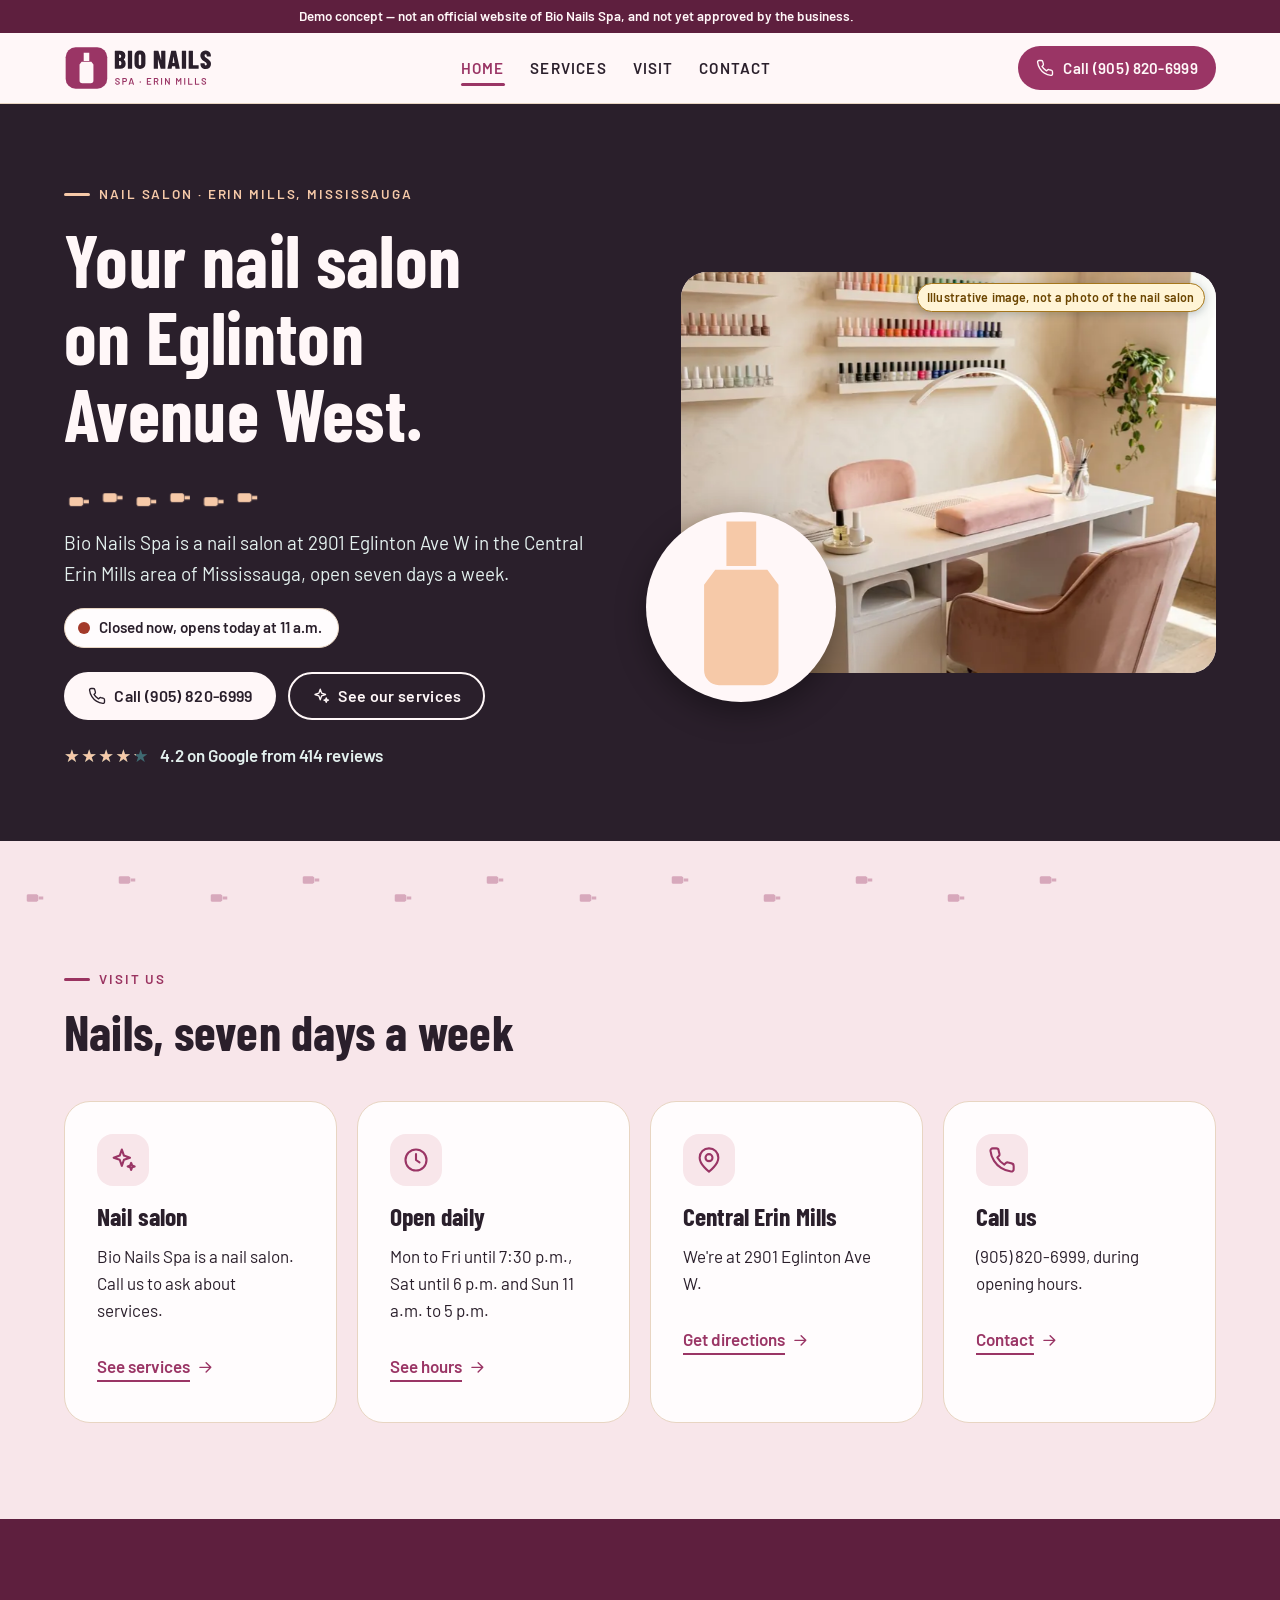
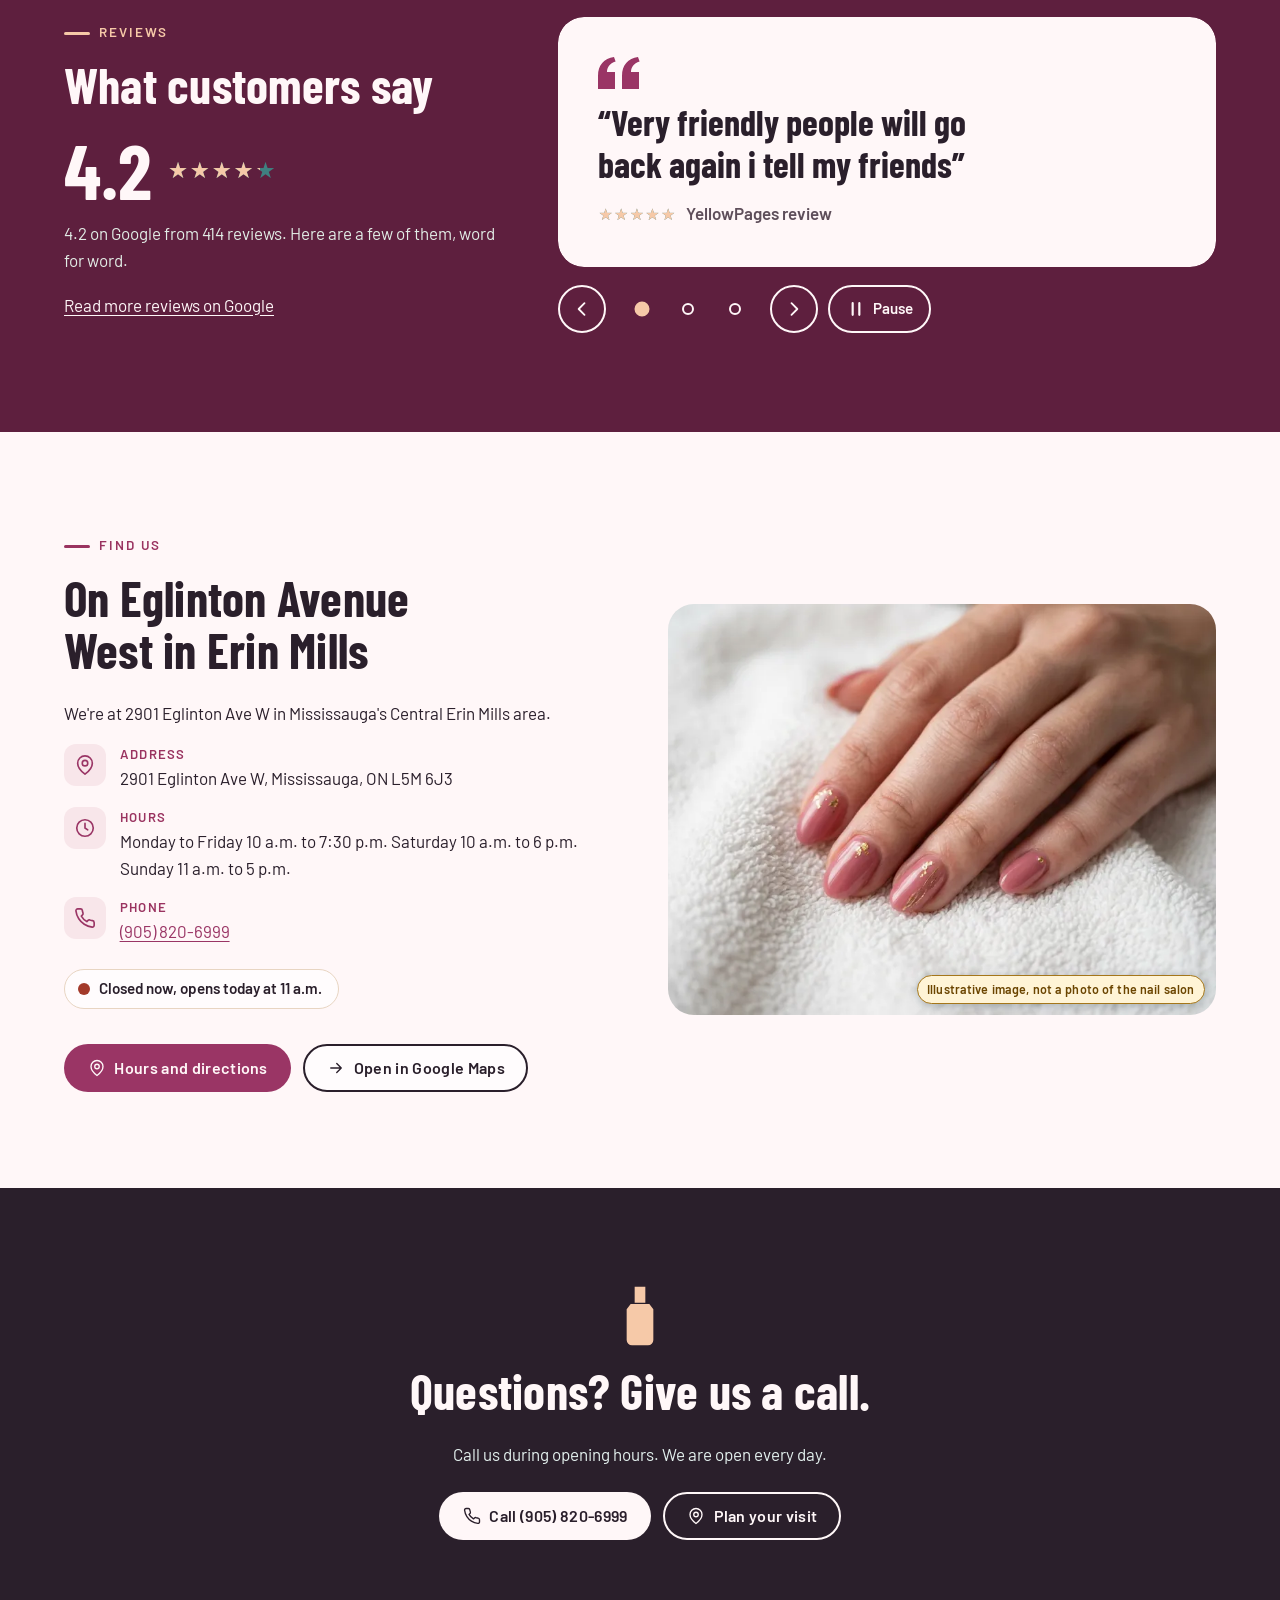
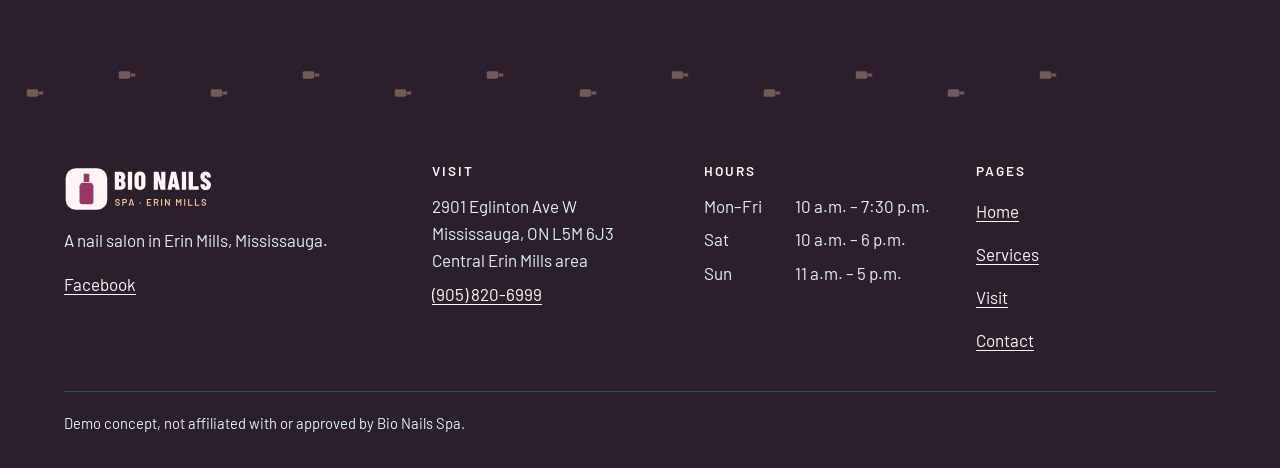
==== commit a6196417: "Replace the static site with the updated dist build. Co-authored-by: mikelagumbay22 <mikelagumbay22@" ====
--- a/index.html
+++ b/index.html
@@ -16,12 +16,12 @@
   <meta property="og:image:type" content="image/jpeg">
   <meta property="og:image:width" content="1200">
   <meta property="og:image:height" content="630">
-  <meta property="og:image:alt" content="Demo concept, not the official site. Illustration of a nail polish bottle on a rose background (illustrative image, not a photo of the nail salon)">
+  <meta property="og:image:alt" content="Demo concept, not the official site. An empty manicure station with a lamp and pink chairs in front of shelves of nail polish (illustrative image, not a photo of the nail salon)">
   <meta name="twitter:card" content="summary_large_image">
   <meta name="twitter:title" content="Bio Nails Spa | Nail Salon in Erin Mills, Mississauga (demo concept)">
   <meta name="twitter:description" content="Demo concept website for Bio Nails Spa, a nail salon in Mississauga — not the official site. A nail salon on Eglinton Ave W.">
   <meta name="twitter:image" content="https://mikelagumbay22.github.io/bio-nails-spa-demo/img/og-image.jpg">
-  <meta name="twitter:image:alt" content="Demo concept, not the official site. Illustration of a nail polish bottle on a rose background (illustrative image, not a photo of the nail salon)">
+  <meta name="twitter:image:alt" content="Demo concept, not the official site. An empty manicure station with a lamp and pink chairs in front of shelves of nail polish (illustrative image, not a photo of the nail salon)">
   <meta name="robots" content="noindex, nofollow">
   <meta name="theme-color" content="#2A1F2B">
   <link rel="preload" href="fonts/barlowcondensed-700-latin.woff2" as="font" type="font/woff2" crossorigin>
@@ -90,7 +90,7 @@
     </div>
     <div class="hero__art">
       <div class="media media--hero" data-parallax><span class="ph-badge image-badge">Illustrative image, not a photo of the nail salon</span>
-  <img src="img/hero-800.webp" srcset="img/hero-480.webp 480w, img/hero-800.webp 800w, img/hero-1200.webp 1200w" sizes="(min-width: 900px) 560px, 92vw" width="1200" height="900" alt="Illustration of a nail polish bottle on a rose background" fetchpriority="high" decoding="async">
+  <img src="img/hero-800.webp" srcset="img/hero-480.webp 480w, img/hero-800.webp 800w, img/hero-1200.webp 1200w" sizes="(min-width: 900px) 560px, 92vw" width="1200" height="900" alt="An empty manicure station with a lamp and pink chairs in front of shelves of nail polish" fetchpriority="high" decoding="async">
 </div>
       <div class="pup-badge"><div class="pup motif" aria-hidden="true"><svg class="motif__icon" viewBox="0 0 24 24" fill="currentColor" focusable="false"><path d="M10 1h4v6h-4zM8.5 7.5h7l1.5 2V21a2 2 0 0 1-2 2H9a2 2 0 0 1-2-2V9.5z"/></svg><span class="pup__bubble" style="left:10%;top:20%;width:12%;--i:0"></span><span class="pup__bubble" style="left:78%;top:14%;width:9%;--i:1"></span><span class="pup__bubble" style="left:84%;top:60%;width:11%;--i:2"></span></div></div>
     </div>
@@ -208,7 +208,7 @@
       </div>
     </div>
     <div class="reveal reveal-r"><div class="media "><span class="ph-badge image-badge">Illustrative image, not a photo of the nail salon</span>
-  <img src="img/flower-800.webp" srcset="img/flower-480.webp 480w, img/flower-800.webp 800w, img/flower-1200.webp 1200w" sizes="(min-width: 900px) 540px, 92vw" width="1200" height="900" alt="Illustration of a flower shape on a rose background" loading="lazy" decoding="async">
+  <img src="img/flower-800.webp" srcset="img/flower-480.webp 480w, img/flower-800.webp 800w, img/flower-1200.webp 1200w" sizes="(min-width: 900px) 540px, 92vw" width="1200" height="900" alt="A hand resting on a white towel with glossy rose-pink nails" loading="lazy" decoding="async">
 </div></div>
   </div>
 </section>
